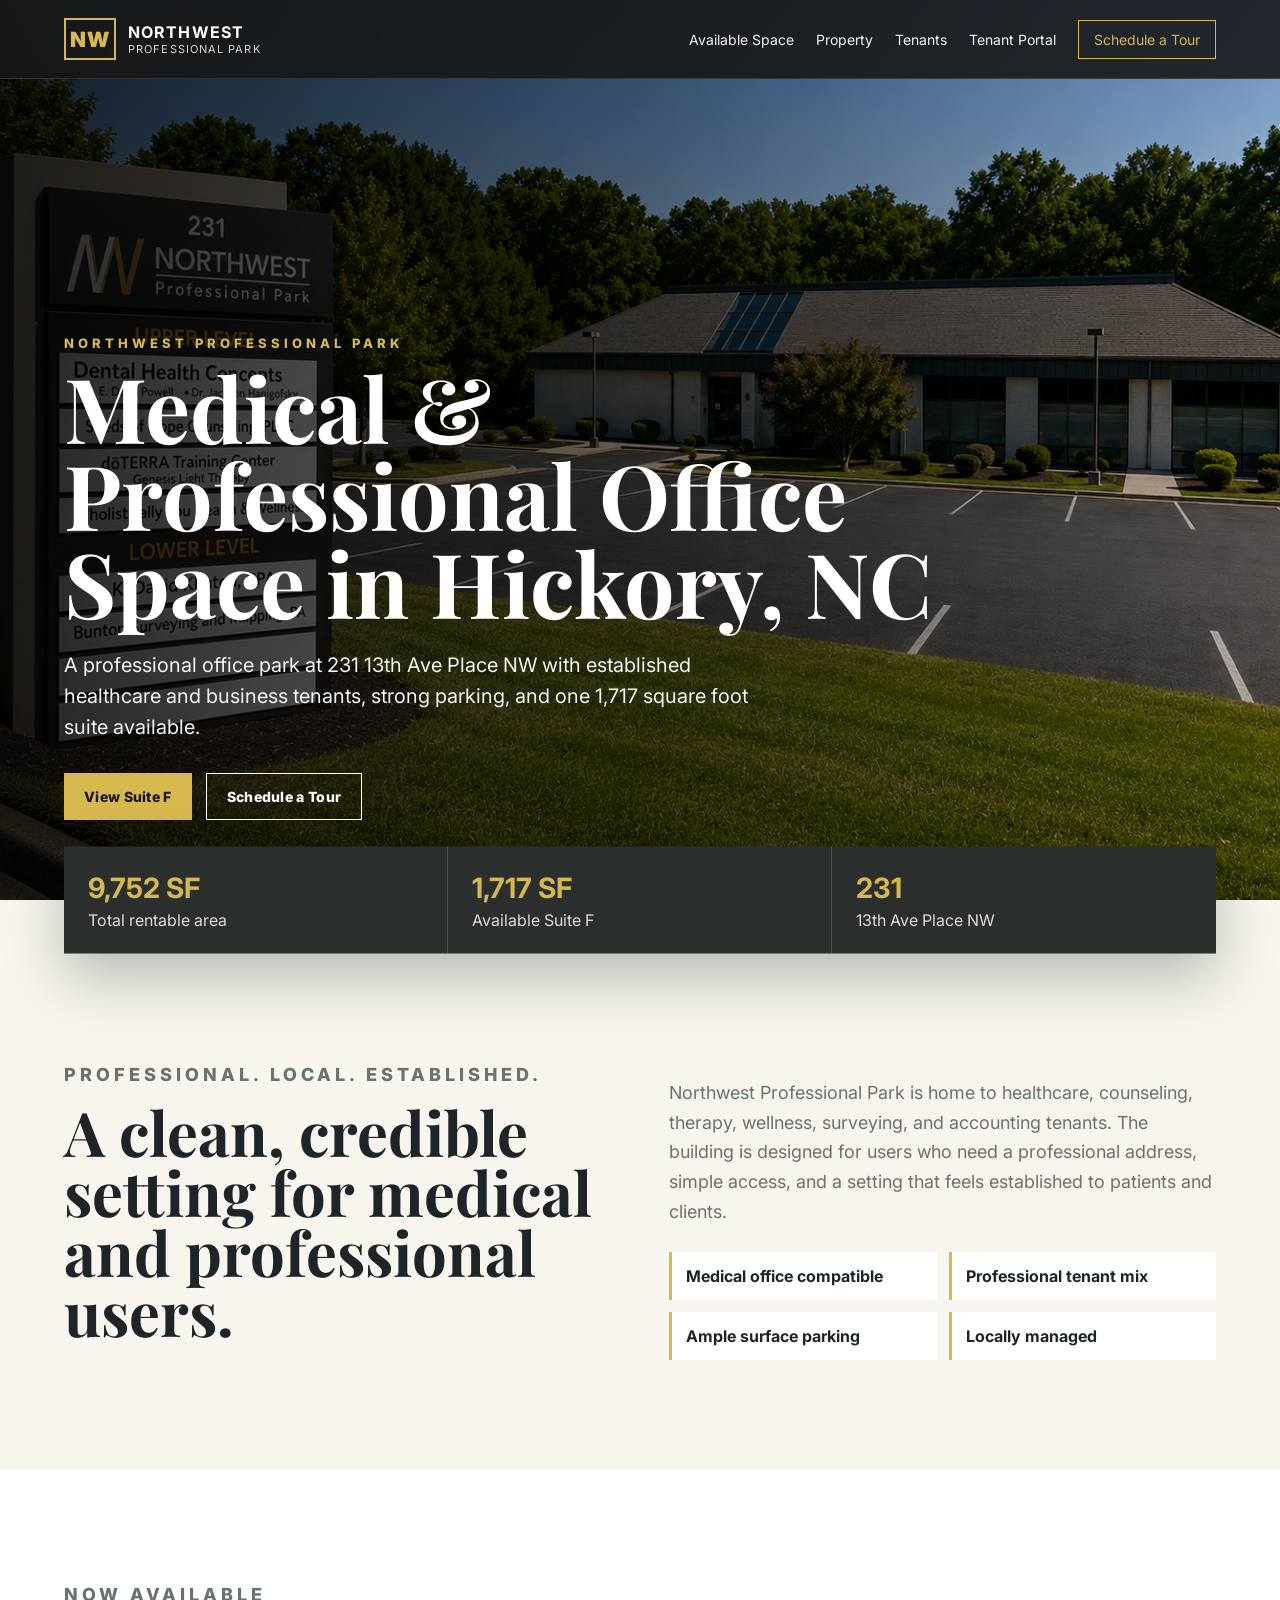
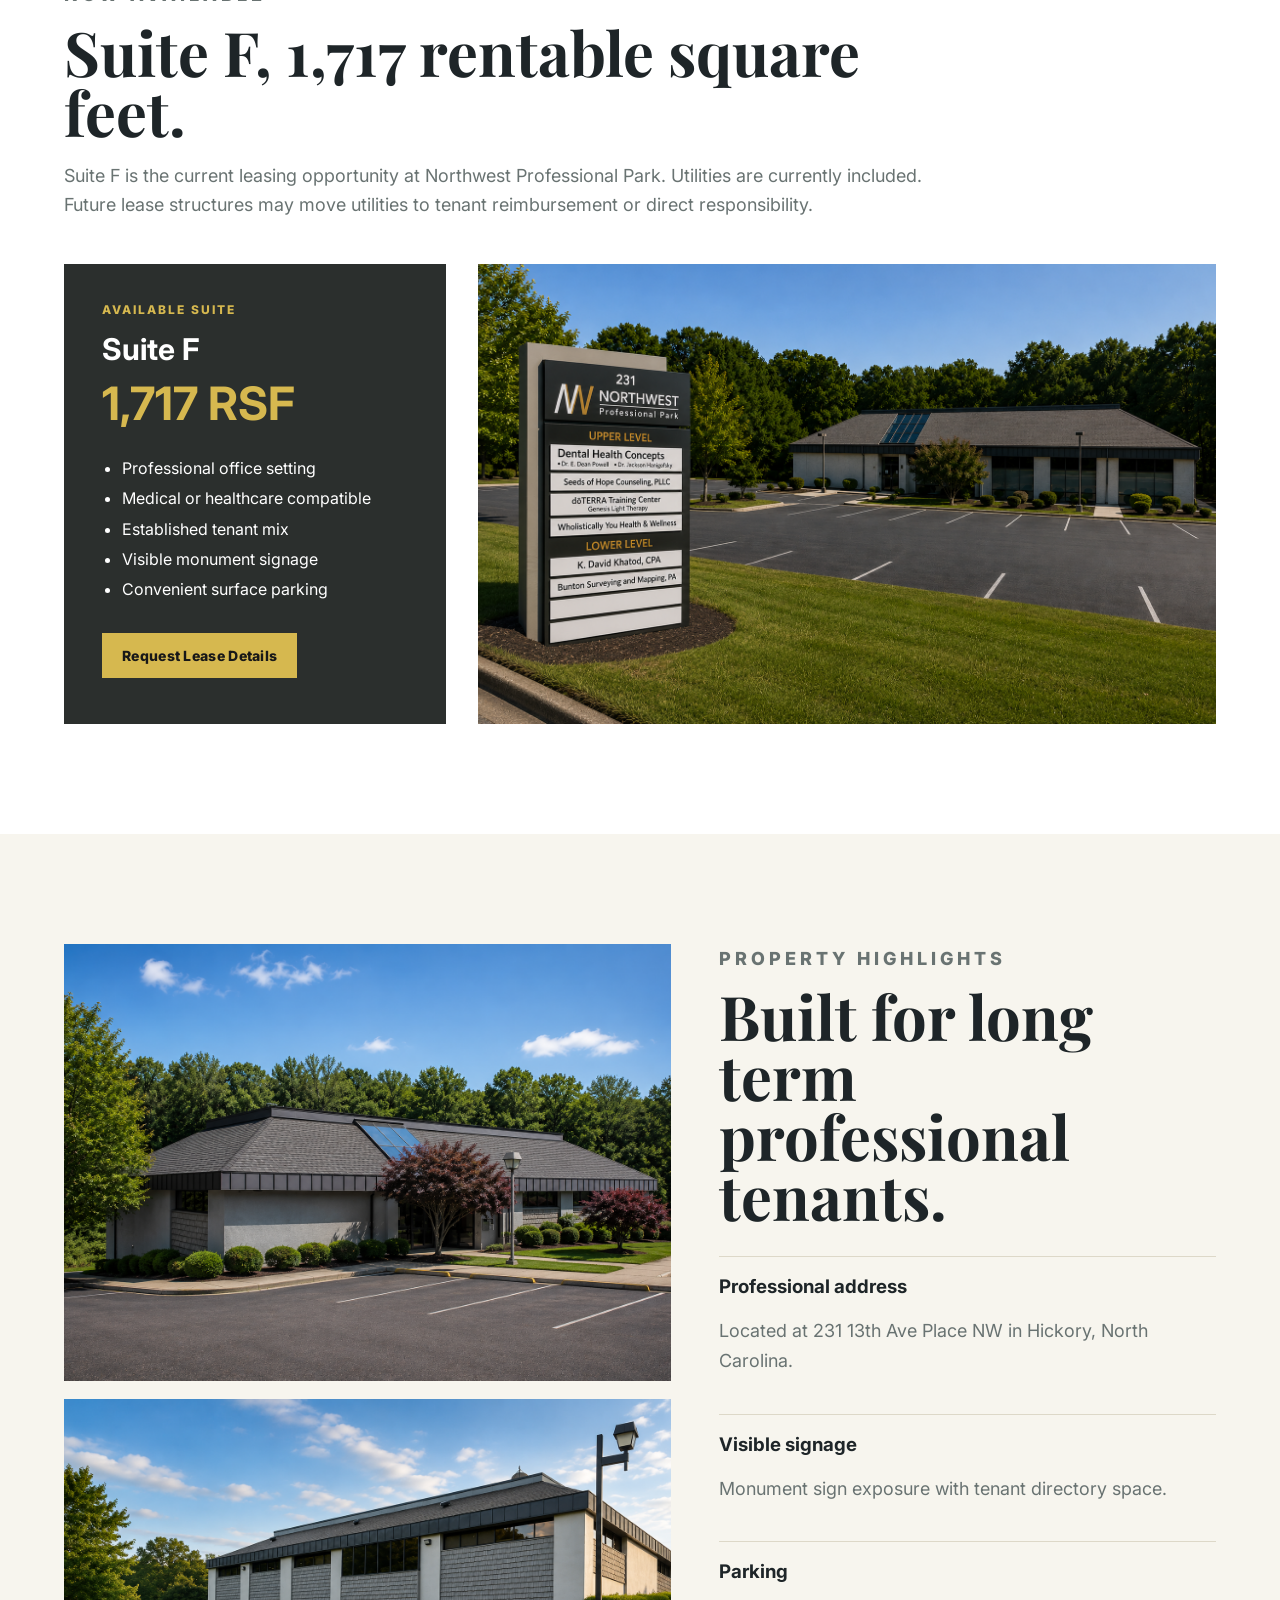
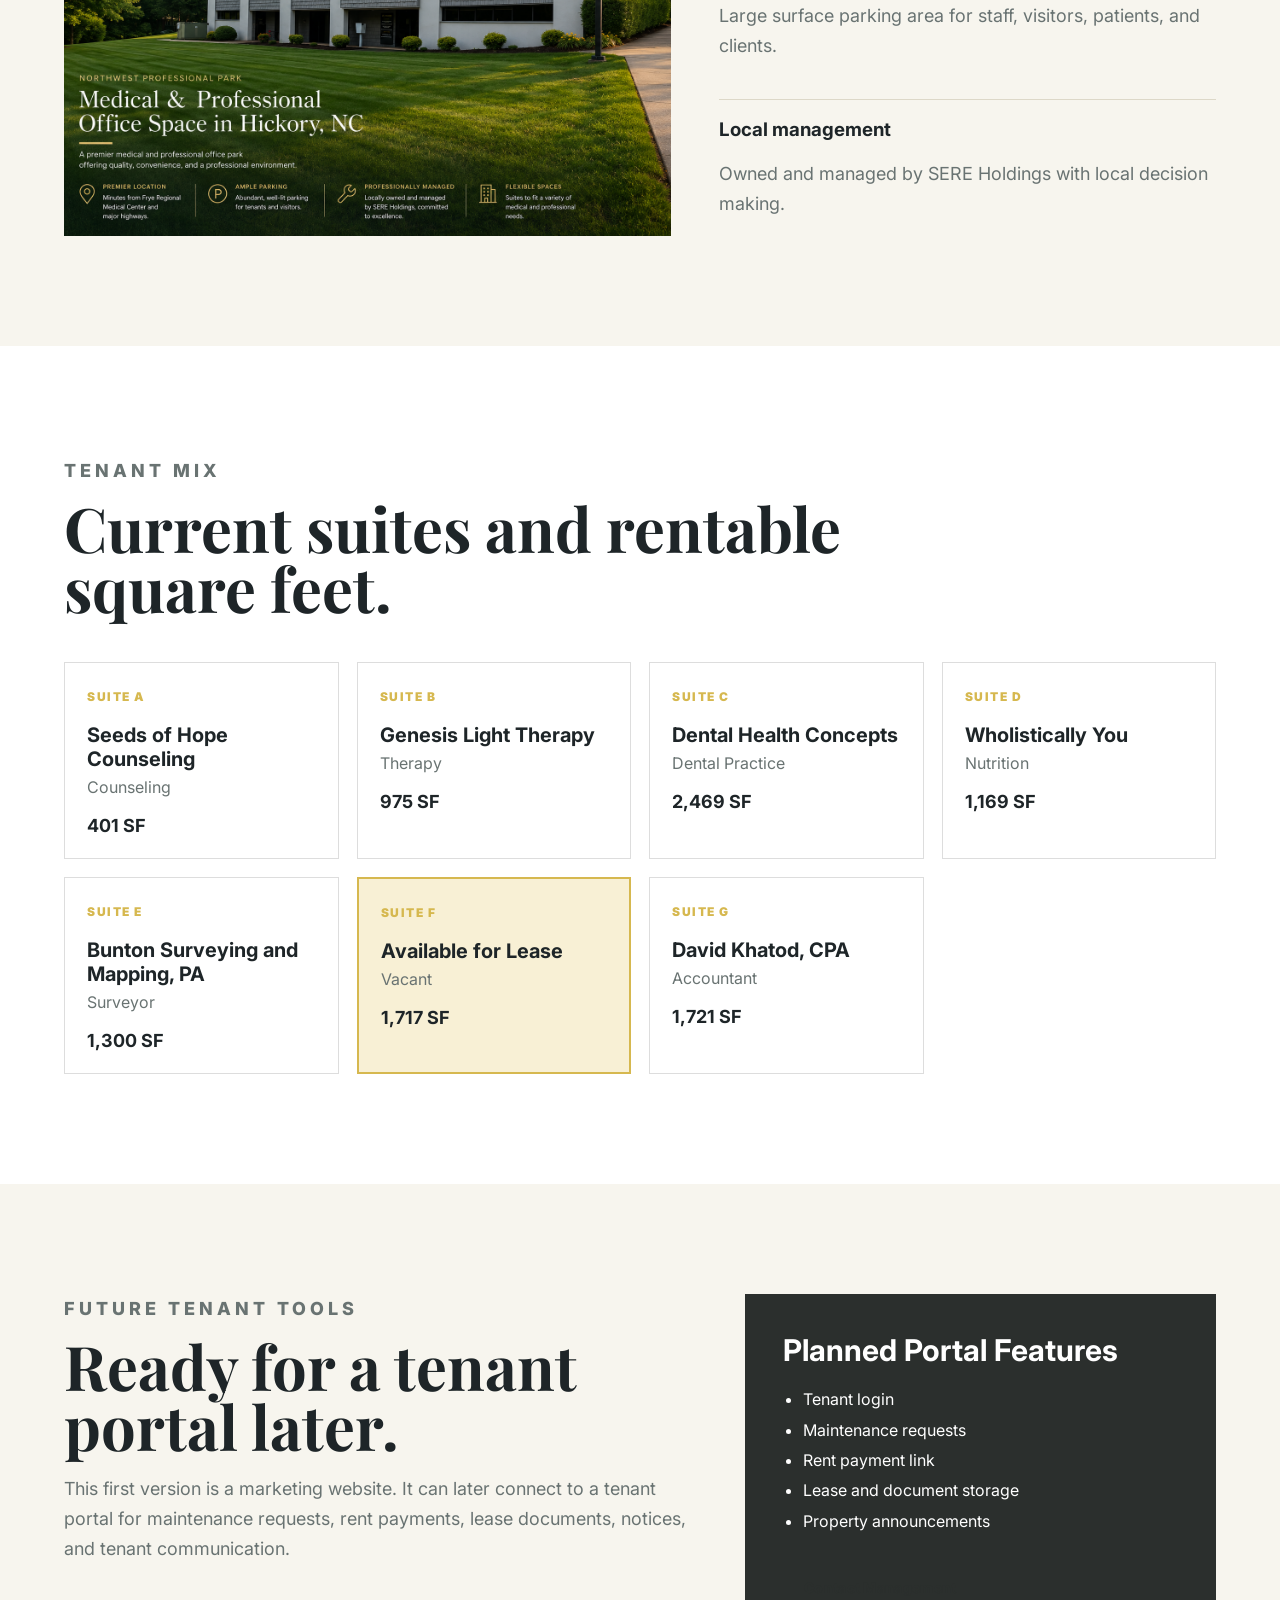
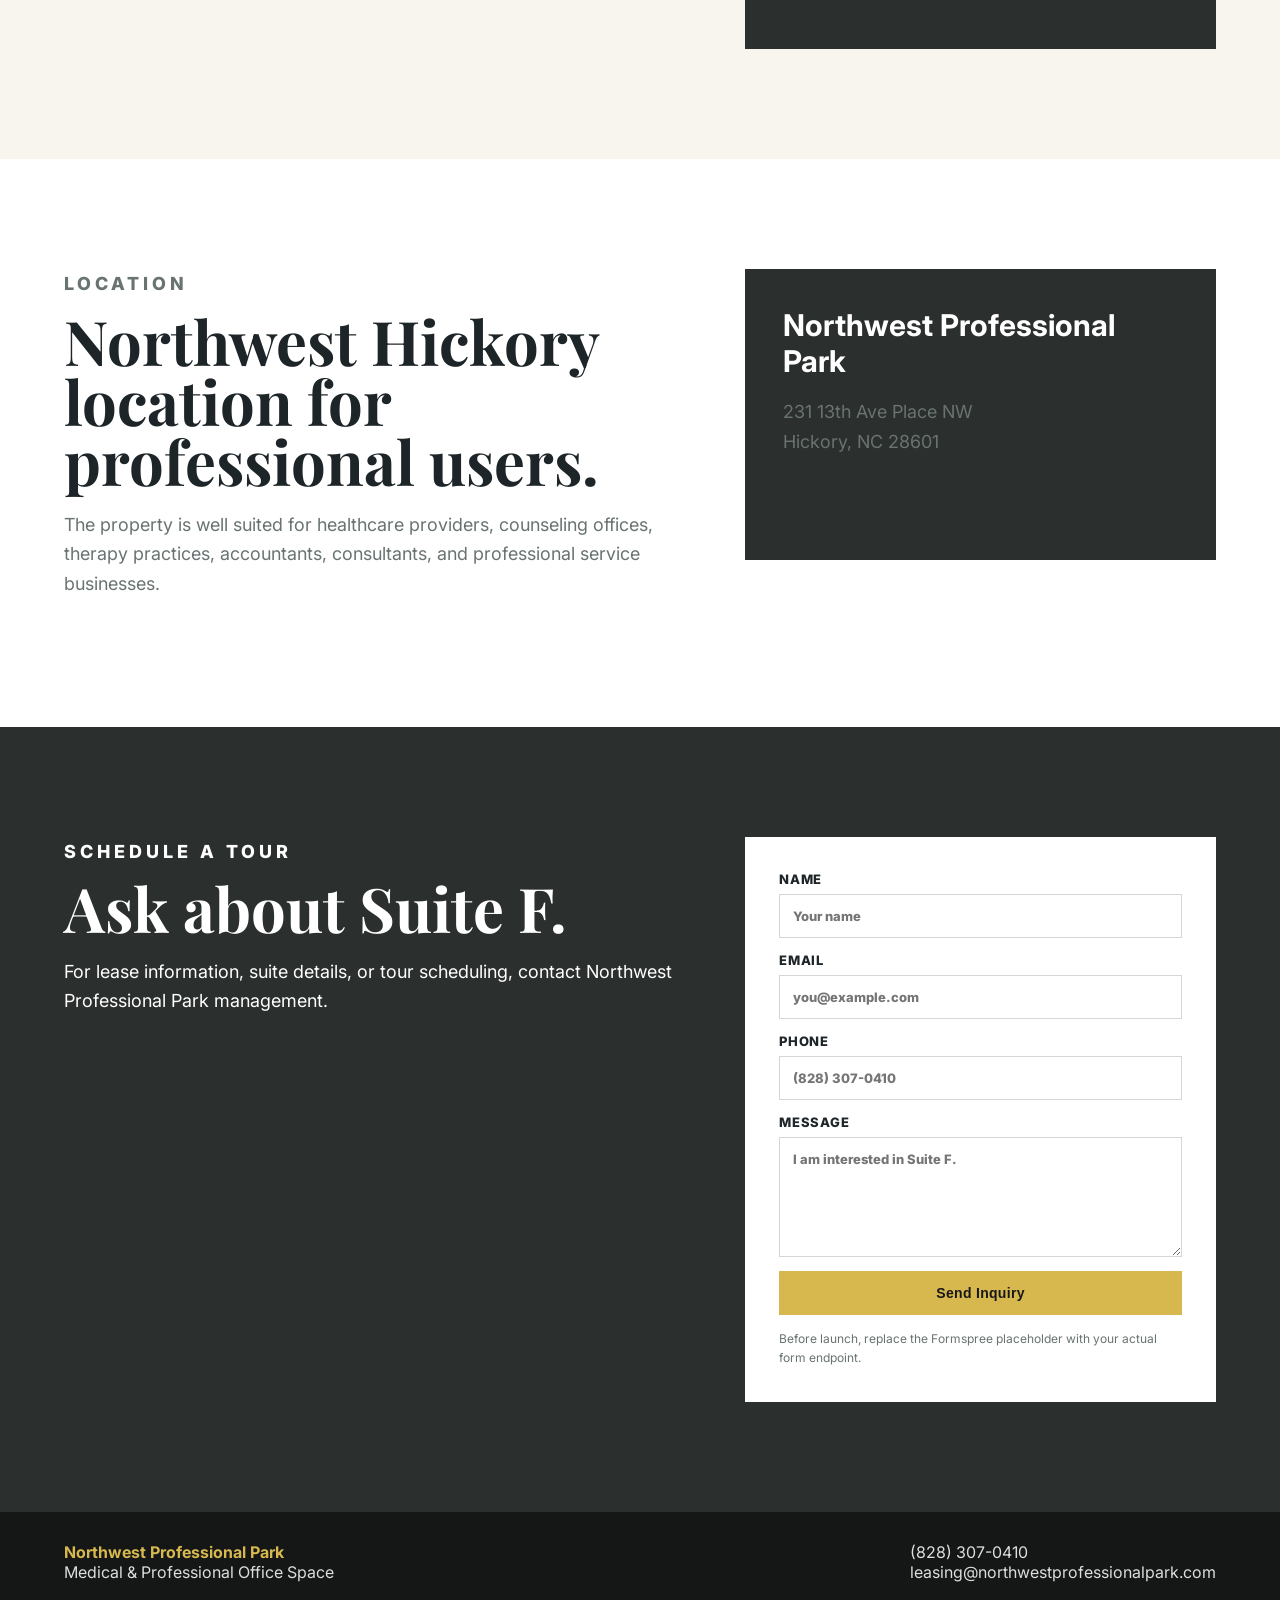
==== index.html @ 0cf8a19a "Add files via upload" ====
<!DOCTYPE html><html lang="en"><head><meta charset="UTF-8"><meta name="viewport" content="width=device-width, initial-scale=1.0"><title>Northwest Professional Park | Medical & Professional Office Space in Hickory, NC</title><meta name="description" content="Northwest Professional Park offers medical and professional office space in Hickory, NC. Suite F is available with 1,717 rentable square feet."><link rel="preconnect" href="https://fonts.googleapis.com"><link rel="preconnect" href="https://fonts.gstatic.com" crossorigin><link href="https://fonts.googleapis.com/css2?family=Inter:wght@400;500;600;700;800;900&family=Playfair+Display:wght@600;700&display=swap" rel="stylesheet"><link rel="stylesheet" href="css/styles.css"></head><body><header class="topbar"><a class="brand" href="#top"><span class="brand-symbol">NW</span><span class="brand-text"><strong>Northwest</strong><small>Professional Park</small></span></a><nav class="nav"><a href="#available">Available Space</a><a href="#property">Property</a><a href="#tenants">Tenants</a><a href="#future">Tenant Portal</a><a href="#contact" class="nav-button">Schedule a Tour</a></nav></header><main id="top"><section class="hero"><div class="hero-shade"></div><div class="hero-inner"><p class="kicker">Northwest Professional Park</p><h1>Medical & Professional Office Space in Hickory, NC</h1><p class="hero-subtitle">A professional office park at 231 13th Ave Place NW with established healthcare and business tenants, strong parking, and one 1,717 square foot suite available.</p><div class="hero-actions"><a href="#available" class="btn btn-primary">View Suite F</a><a href="#contact" class="btn btn-outline">Schedule a Tour</a></div></div><div class="hero-stats"><div><strong>9,752 SF</strong><span>Total rentable area</span></div><div><strong>1,717 SF</strong><span>Available Suite F</span></div><div><strong>231</strong><span>13th Ave Place NW</span></div></div></section><section class="section split intro"><div><p class="kicker">Professional. Local. Established.</p><h2>A clean, credible setting for medical and professional users.</h2></div><div><p>Northwest Professional Park is home to healthcare, counseling, therapy, wellness, surveying, and accounting tenants. The building is designed for users who need a professional address, simple access, and a setting that feels established to patients and clients.</p><div class="quick-points"><span>Medical office compatible</span><span>Professional tenant mix</span><span>Ample surface parking</span><span>Locally managed</span></div></div></section><section id="available" class="section available"><div class="section-head"><p class="kicker">Now available</p><h2>Suite F, 1,717 rentable square feet.</h2><p>Suite F is the current leasing opportunity at Northwest Professional Park. Utilities are currently included. Future lease structures may move utilities to tenant reimbursement or direct responsibility.</p></div><div class="available-layout"><article class="suite-panel"><p class="panel-label">Available Suite</p><h3>Suite F</h3><strong>1,717 RSF</strong><ul><li>Professional office setting</li><li>Medical or healthcare compatible</li><li>Established tenant mix</li><li>Visible monument signage</li><li>Convenient surface parking</li></ul><a href="#contact" class="btn btn-primary">Request Lease Details</a></article><div class="image-frame"><img src="assets/images/sign-street-view.png" alt="Northwest Professional Park sign and exterior view"></div></div></section><section id="property" class="section property"><div class="gallery"><img src="assets/images/front-building.png" alt="Front view of Northwest Professional Park"><img src="assets/images/backside-building.png" alt="Exterior view of Northwest Professional Park"></div><div class="property-copy"><p class="kicker">Property highlights</p><h2>Built for long term professional tenants.</h2><div class="features"><div><h3>Professional address</h3><p>Located at 231 13th Ave Place NW in Hickory, North Carolina.</p></div><div><h3>Visible signage</h3><p>Monument sign exposure with tenant directory space.</p></div><div><h3>Parking</h3><p>Large surface parking area for staff, visitors, patients, and clients.</p></div><div><h3>Local management</h3><p>Owned and managed by SERE Holdings with local decision making.</p></div></div></div></section><section id="tenants" class="section tenants"><div class="section-head"><p class="kicker">Tenant mix</p><h2>Current suites and rentable square feet.</h2></div><div class="tenant-grid"><article><span>Suite A</span><h3>Seeds of Hope Counseling</h3><p>Counseling</p><strong>401 SF</strong></article><article><span>Suite B</span><h3>Genesis Light Therapy</h3><p>Therapy</p><strong>975 SF</strong></article><article><span>Suite C</span><h3>Dental Health Concepts</h3><p>Dental Practice</p><strong>2,469 SF</strong></article><article><span>Suite D</span><h3>Wholistically You</h3><p>Nutrition</p><strong>1,169 SF</strong></article><article><span>Suite E</span><h3>Bunton Surveying and Mapping, PA</h3><p>Surveyor</p><strong>1,300 SF</strong></article><article class="available-tenant"><span>Suite F</span><h3>Available for Lease</h3><p>Vacant</p><strong>1,717 SF</strong></article><article><span>Suite G</span><h3>David Khatod, CPA</h3><p>Accountant</p><strong>1,721 SF</strong></article></div></section><section id="future" class="section future"><div><p class="kicker">Future tenant tools</p><h2>Ready for a tenant portal later.</h2><p>This first version is a marketing website. It can later connect to a tenant portal for maintenance requests, rent payments, lease documents, notices, and tenant communication.</p></div><div class="portal-card"><h3>Planned Portal Features</h3><ul><li>Tenant login</li><li>Maintenance requests</li><li>Rent payment link</li><li>Lease and document storage</li><li>Property announcements</li></ul><a class="btn btn-outline dark" href="#contact">Contact Management</a></div></section><section id="location" class="section location"><div><p class="kicker">Location</p><h2>Northwest Hickory location for professional users.</h2><p>The property is well suited for healthcare providers, counseling offices, therapy practices, accountants, consultants, and professional service businesses.</p></div><div class="address-card"><h3>Northwest Professional Park</h3><p>231 13th Ave Place NW<br>Hickory, NC 28601</p><a class="btn btn-outline dark" href="https://www.google.com/maps/search/?api=1&query=231+13th+Ave+Place+NW+Hickory+NC+28601" target="_blank" rel="noopener">Open in Google Maps</a></div></section><section id="contact" class="section contact"><div><p class="kicker">Schedule a tour</p><h2>Ask about Suite F.</h2><p>For lease information, suite details, or tour scheduling, contact Northwest Professional Park management.</p></div><form class="contact-form" action="https://formspree.io/f/your-form-id" method="POST"><label>Name<input type="text" name="name" placeholder="Your name"></label><label>Email<input type="email" name="email" placeholder="you@example.com"></label><label>Phone<input type="tel" name="phone" placeholder="(828) 307-0410"></label><label>Message<textarea name="message" placeholder="I am interested in Suite F."></textarea></label><button class="btn btn-primary" type="submit">Send Inquiry</button><p class="form-note">Before launch, replace the Formspree placeholder with your actual form endpoint.</p></form></section></main><footer class="footer"><div><strong>Northwest Professional Park</strong><span>Medical & Professional Office Space</span></div><div><a href="tel:18283070410">(828) 307-0410</a><a href="mailto:leasing@northwestprofessionalpark.com">leasing@northwestprofessionalpark.com</a></div></footer></body></html>
---- css/styles.css ----
:root{--black:#171918;--charcoal:#2b2f2d;--gold:#d6b84f;--cream:#f7f5ee;--text:#1e2528;--muted:#697372;--line:#ddd8c8;--white:#fff}*{box-sizing:border-box}html{scroll-behavior:smooth}body{margin:0;font-family:Inter,Arial,sans-serif;color:var(--text);background:var(--white)}a{color:inherit}.topbar{position:fixed;top:0;left:0;right:0;z-index:20;display:flex;align-items:center;justify-content:space-between;gap:28px;padding:18px 5vw;background:rgba(23,25,24,.88);backdrop-filter:blur(12px);border-bottom:1px solid rgba(255,255,255,.12);color:var(--white)}.brand{display:flex;align-items:center;gap:12px;text-decoration:none;text-transform:uppercase;letter-spacing:1.1px}.brand-symbol{width:52px;height:42px;border:2px solid var(--gold);color:var(--gold);display:grid;place-items:center;font-weight:900;font-size:21px}.brand-text strong{display:block;font-size:16px}.brand-text small{display:block;font-size:11px;color:#d6d6d6}.nav{display:flex;align-items:center;gap:22px;font-size:14px}.nav a{text-decoration:none;color:#f3f3f3}.nav-button{border:1px solid var(--gold);color:var(--gold)!important;padding:10px 15px}.hero{position:relative;min-height:100vh;background:url('../assets/images/sign-street-view.png') center/cover no-repeat;color:#fff;display:flex;align-items:flex-end;padding:150px 5vw 80px}.hero-shade{position:absolute;inset:0;background:linear-gradient(90deg,rgba(0,0,0,.82),rgba(0,0,0,.5),rgba(0,0,0,.12))}.hero-inner{position:relative;max-width:900px}.kicker{margin:0 0 12px;color:var(--gold);text-transform:uppercase;letter-spacing:4px;font-size:13px;font-weight:800}h1,h2{font-family:'Playfair Display',Georgia,serif;line-height:.98;margin:0;font-weight:700}h1{font-size:clamp(48px,7vw,92px)}h2{font-size:clamp(36px,4.8vw,64px)}.hero-subtitle{font-size:20px;line-height:1.55;color:#f4f4f4;max-width:720px;margin:24px 0 30px}.hero-actions{display:flex;gap:14px;flex-wrap:wrap}.btn{display:inline-flex;align-items:center;justify-content:center;text-decoration:none;font-weight:800;font-size:14px;letter-spacing:.3px;padding:14px 20px;border:0;cursor:pointer}.btn-primary{background:var(--gold);color:#181818}.btn-outline{border:1px solid #fff;color:#fff;background:transparent}.btn-outline.dark{border-color:var(--charcoal);color:var(--charcoal)}.hero-stats{position:absolute;left:5vw;right:5vw;bottom:0;transform:translateY(50%);display:grid;grid-template-columns:repeat(3,1fr);background:var(--charcoal);color:#fff;box-shadow:0 24px 60px rgba(0,0,0,.25)}.hero-stats div{padding:24px;border-right:1px solid rgba(255,255,255,.16)}.hero-stats div:last-child{border-right:0}.hero-stats strong{display:block;font-size:28px;color:var(--gold)}.hero-stats span{display:block;color:#ddd;margin-top:5px}.section{padding:110px 5vw}.split{display:grid;grid-template-columns:1fr 1fr;gap:58px;align-items:start}.intro{padding-top:160px;background:var(--cream)}.intro p,.section-head p,.property-copy p,.future p,.location p,.contact p{font-size:18px;line-height:1.65;color:var(--muted)}.quick-points{display:grid;grid-template-columns:1fr 1fr;gap:12px;margin-top:26px}.quick-points span{padding:14px;background:#fff;border-left:3px solid var(--gold);font-weight:700}.section-head{max-width:880px;margin-bottom:44px}.available-layout{display:grid;grid-template-columns:.75fr 1.45fr;gap:32px}.suite-panel,.portal-card,.address-card{background:var(--charcoal);color:#fff;padding:38px}.panel-label{text-transform:uppercase;color:var(--gold);font-weight:800;letter-spacing:2px;font-size:12px;margin:0 0 14px}.suite-panel h3,.portal-card h3,.address-card h3{font-size:30px;margin:0 0 8px}.suite-panel strong{display:block;color:var(--gold);font-size:46px;margin-bottom:22px}.suite-panel ul,.portal-card ul{line-height:1.9;padding-left:20px;margin-bottom:28px}.image-frame img,.gallery img{width:100%;height:100%;object-fit:cover;display:block}.image-frame{min-height:460px}.property{display:grid;grid-template-columns:1.1fr .9fr;gap:48px;background:var(--cream)}.gallery{display:grid;gap:18px}.gallery img{min-height:310px}.features{display:grid;gap:20px;margin-top:30px}.features div{border-top:1px solid var(--line);padding-top:18px}.features h3{margin:0 0 7px}.tenants{background:#fff}.tenant-grid{display:grid;grid-template-columns:repeat(4,1fr);gap:18px}.tenant-grid article{border:1px solid #ddd;padding:22px;min-height:172px}.tenant-grid span{color:var(--gold);font-size:12px;letter-spacing:1.5px;text-transform:uppercase;font-weight:900}.tenant-grid h3{font-size:20px;margin:18px 0 6px}.tenant-grid p{color:var(--muted);margin:0 0 18px}.tenant-grid strong{font-size:18px}.available-tenant{background:#f8f0d5;border:2px solid var(--gold)!important}.future,.location,.contact{display:grid;grid-template-columns:1.15fr .85fr;gap:44px;align-items:start}.future{background:var(--cream)}.contact{background:var(--charcoal);color:#fff}.contact h2,.contact p{color:#fff}.contact-form{background:#fff;color:var(--text);padding:34px;display:grid;gap:14px}.contact-form label{display:grid;gap:7px;font-weight:800;font-size:13px;text-transform:uppercase;letter-spacing:.8px}.contact-form input,.contact-form textarea{width:100%;border:1px solid #d6d6d6;padding:13px;font:inherit}.contact-form textarea{min-height:120px}.form-note{font-size:12px!important;color:var(--muted)!important;margin:0}.footer{display:flex;justify-content:space-between;gap:20px;flex-wrap:wrap;background:#151716;color:#ddd;padding:30px 5vw}.footer strong,.footer span,.footer a{display:block;text-decoration:none}.footer strong{color:var(--gold)}@media(max-width:940px){.topbar{position:static;align-items:flex-start;flex-direction:column}.nav{flex-wrap:wrap;gap:12px}.hero{min-height:auto;padding:80px 24px}.hero-stats{position:relative;left:auto;right:auto;bottom:auto;transform:none;margin:32px 24px 0;grid-template-columns:1fr}.intro{padding-top:80px}.split,.available-layout,.property,.future,.location,.contact{grid-template-columns:1fr}.tenant-grid{grid-template-columns:repeat(2,1fr)}}@media(max-width:580px){.section{padding:64px 24px}.tenant-grid,.quick-points{grid-template-columns:1fr}h1{font-size:43px}.image-frame{min-height:300px}}
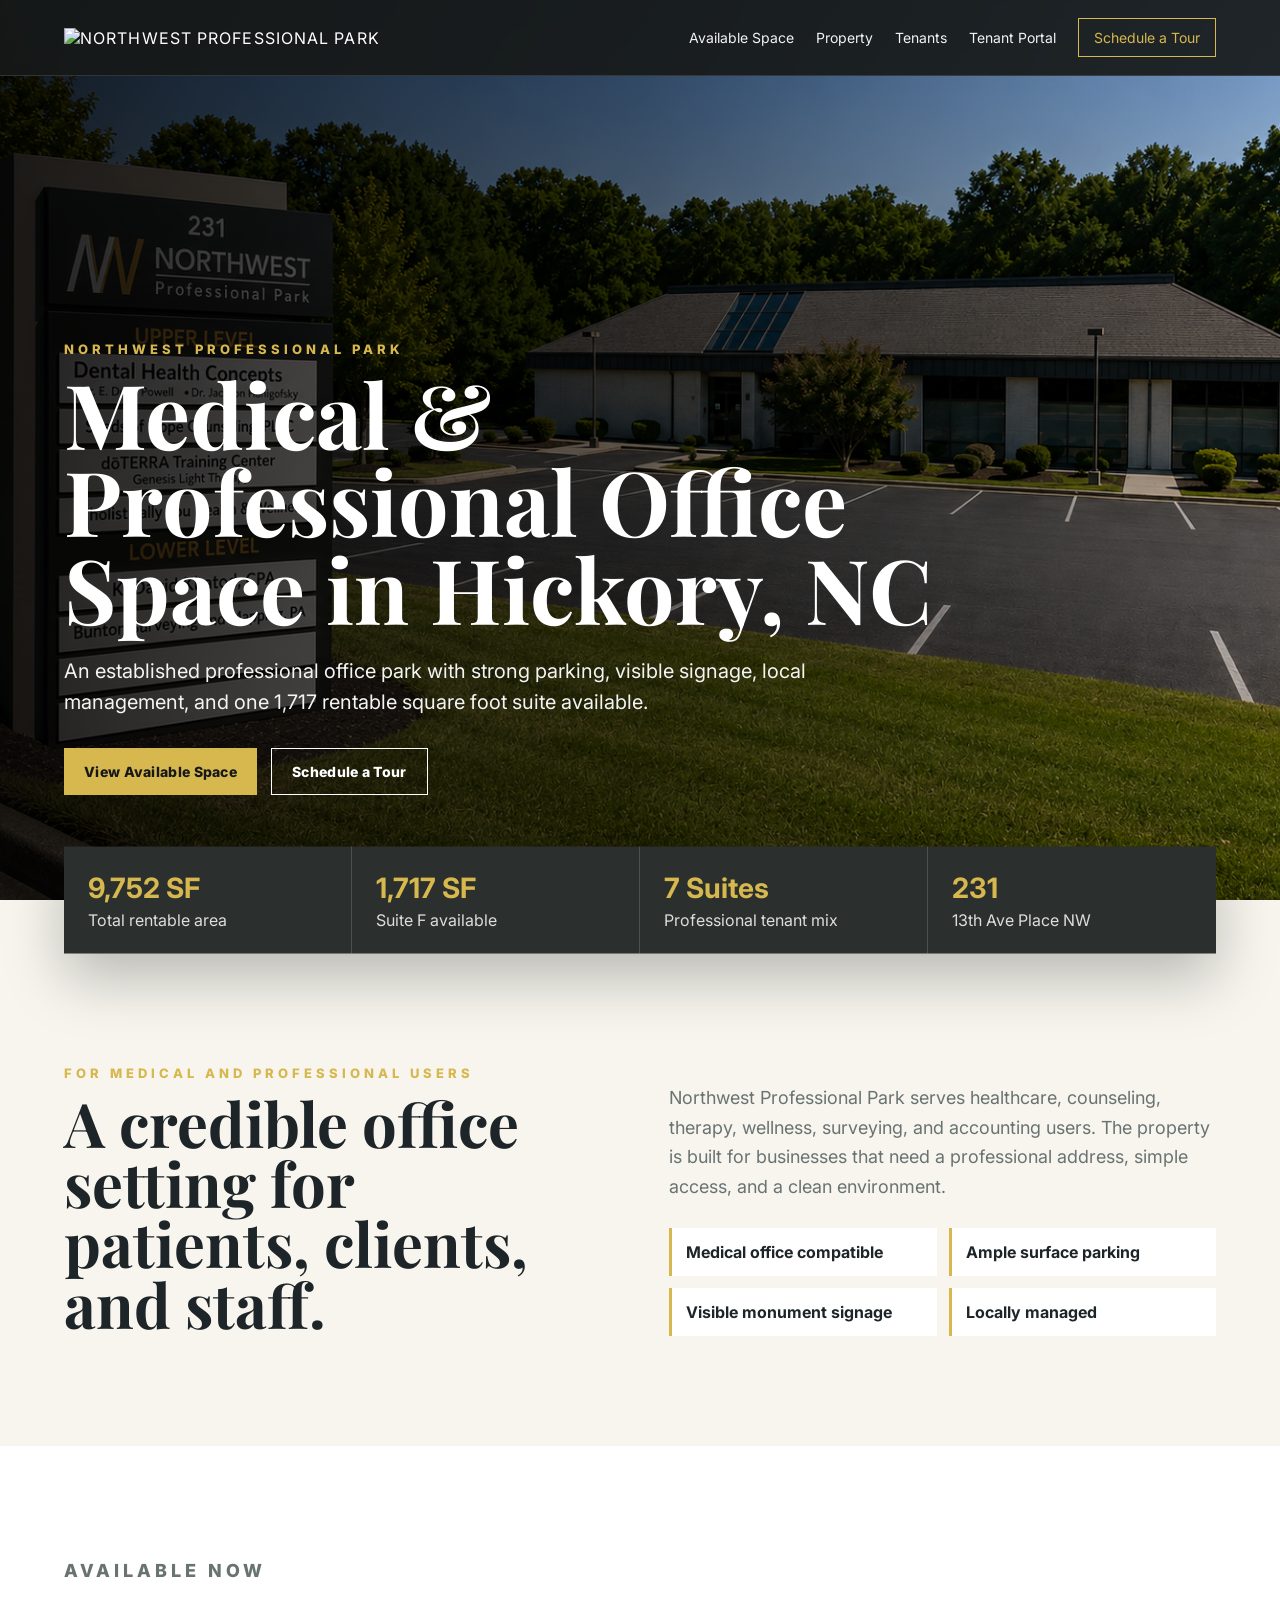
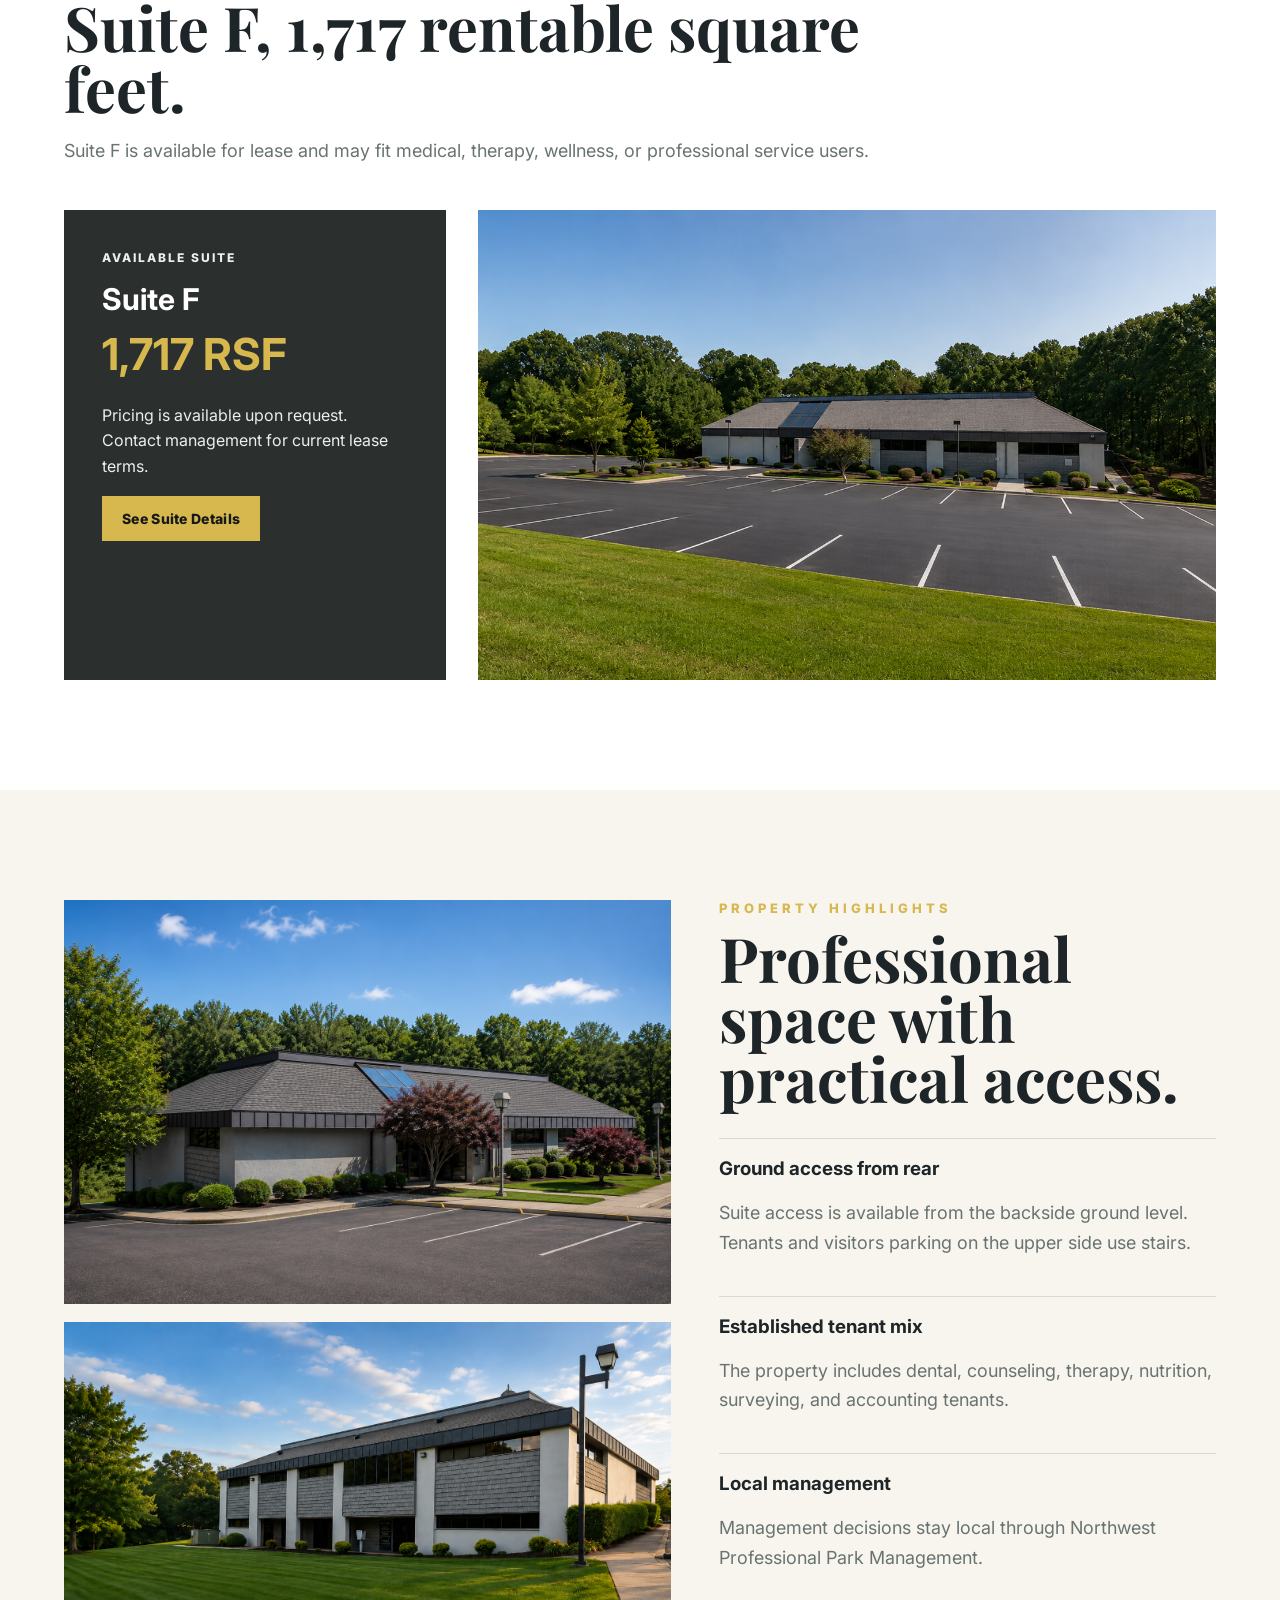
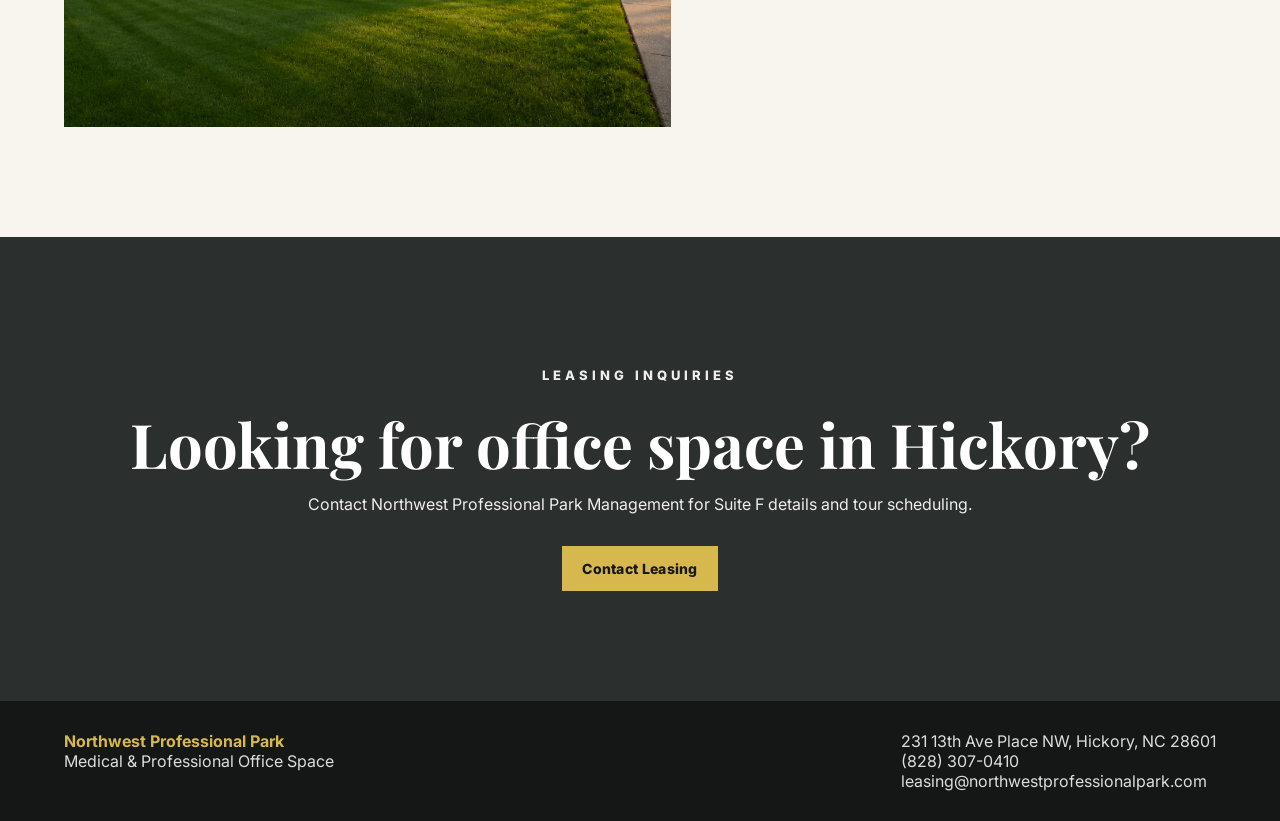
==== commit 49d72e60: "Update index.html" ====
--- a/index.html
+++ b/index.html
@@ -1 +1,124 @@
-<!DOCTYPE html><html lang="en"><head><meta charset="UTF-8"><meta name="viewport" content="width=device-width, initial-scale=1.0"><title>Northwest Professional Park | Medical & Professional Office Space in Hickory, NC</title><meta name="description" content="Northwest Professional Park offers medical and professional office space in Hickory, NC. Suite F is available with 1,717 rentable square feet."><link rel="preconnect" href="https://fonts.googleapis.com"><link rel="preconnect" href="https://fonts.gstatic.com" crossorigin><link href="https://fonts.googleapis.com/css2?family=Inter:wght@400;500;600;700;800;900&family=Playfair+Display:wght@600;700&display=swap" rel="stylesheet"><link rel="stylesheet" href="css/styles.css"></head><body><header class="topbar"><a class="brand" href="#top"><span class="brand-symbol">NW</span><span class="brand-text"><strong>Northwest</strong><small>Professional Park</small></span></a><nav class="nav"><a href="#available">Available Space</a><a href="#property">Property</a><a href="#tenants">Tenants</a><a href="#future">Tenant Portal</a><a href="#contact" class="nav-button">Schedule a Tour</a></nav></header><main id="top"><section class="hero"><div class="hero-shade"></div><div class="hero-inner"><p class="kicker">Northwest Professional Park</p><h1>Medical & Professional Office Space in Hickory, NC</h1><p class="hero-subtitle">A professional office park at 231 13th Ave Place NW with established healthcare and business tenants, strong parking, and one 1,717 square foot suite available.</p><div class="hero-actions"><a href="#available" class="btn btn-primary">View Suite F</a><a href="#contact" class="btn btn-outline">Schedule a Tour</a></div></div><div class="hero-stats"><div><strong>9,752 SF</strong><span>Total rentable area</span></div><div><strong>1,717 SF</strong><span>Available Suite F</span></div><div><strong>231</strong><span>13th Ave Place NW</span></div></div></section><section class="section split intro"><div><p class="kicker">Professional. Local. Established.</p><h2>A clean, credible setting for medical and professional users.</h2></div><div><p>Northwest Professional Park is home to healthcare, counseling, therapy, wellness, surveying, and accounting tenants. The building is designed for users who need a professional address, simple access, and a setting that feels established to patients and clients.</p><div class="quick-points"><span>Medical office compatible</span><span>Professional tenant mix</span><span>Ample surface parking</span><span>Locally managed</span></div></div></section><section id="available" class="section available"><div class="section-head"><p class="kicker">Now available</p><h2>Suite F, 1,717 rentable square feet.</h2><p>Suite F is the current leasing opportunity at Northwest Professional Park. Utilities are currently included. Future lease structures may move utilities to tenant reimbursement or direct responsibility.</p></div><div class="available-layout"><article class="suite-panel"><p class="panel-label">Available Suite</p><h3>Suite F</h3><strong>1,717 RSF</strong><ul><li>Professional office setting</li><li>Medical or healthcare compatible</li><li>Established tenant mix</li><li>Visible monument signage</li><li>Convenient surface parking</li></ul><a href="#contact" class="btn btn-primary">Request Lease Details</a></article><div class="image-frame"><img src="assets/images/sign-street-view.png" alt="Northwest Professional Park sign and exterior view"></div></div></section><section id="property" class="section property"><div class="gallery"><img src="assets/images/front-building.png" alt="Front view of Northwest Professional Park"><img src="assets/images/backside-building.png" alt="Exterior view of Northwest Professional Park"></div><div class="property-copy"><p class="kicker">Property highlights</p><h2>Built for long term professional tenants.</h2><div class="features"><div><h3>Professional address</h3><p>Located at 231 13th Ave Place NW in Hickory, North Carolina.</p></div><div><h3>Visible signage</h3><p>Monument sign exposure with tenant directory space.</p></div><div><h3>Parking</h3><p>Large surface parking area for staff, visitors, patients, and clients.</p></div><div><h3>Local management</h3><p>Owned and managed by SERE Holdings with local decision making.</p></div></div></div></section><section id="tenants" class="section tenants"><div class="section-head"><p class="kicker">Tenant mix</p><h2>Current suites and rentable square feet.</h2></div><div class="tenant-grid"><article><span>Suite A</span><h3>Seeds of Hope Counseling</h3><p>Counseling</p><strong>401 SF</strong></article><article><span>Suite B</span><h3>Genesis Light Therapy</h3><p>Therapy</p><strong>975 SF</strong></article><article><span>Suite C</span><h3>Dental Health Concepts</h3><p>Dental Practice</p><strong>2,469 SF</strong></article><article><span>Suite D</span><h3>Wholistically You</h3><p>Nutrition</p><strong>1,169 SF</strong></article><article><span>Suite E</span><h3>Bunton Surveying and Mapping, PA</h3><p>Surveyor</p><strong>1,300 SF</strong></article><article class="available-tenant"><span>Suite F</span><h3>Available for Lease</h3><p>Vacant</p><strong>1,717 SF</strong></article><article><span>Suite G</span><h3>David Khatod, CPA</h3><p>Accountant</p><strong>1,721 SF</strong></article></div></section><section id="future" class="section future"><div><p class="kicker">Future tenant tools</p><h2>Ready for a tenant portal later.</h2><p>This first version is a marketing website. It can later connect to a tenant portal for maintenance requests, rent payments, lease documents, notices, and tenant communication.</p></div><div class="portal-card"><h3>Planned Portal Features</h3><ul><li>Tenant login</li><li>Maintenance requests</li><li>Rent payment link</li><li>Lease and document storage</li><li>Property announcements</li></ul><a class="btn btn-outline dark" href="#contact">Contact Management</a></div></section><section id="location" class="section location"><div><p class="kicker">Location</p><h2>Northwest Hickory location for professional users.</h2><p>The property is well suited for healthcare providers, counseling offices, therapy practices, accountants, consultants, and professional service businesses.</p></div><div class="address-card"><h3>Northwest Professional Park</h3><p>231 13th Ave Place NW<br>Hickory, NC 28601</p><a class="btn btn-outline dark" href="https://www.google.com/maps/search/?api=1&query=231+13th+Ave+Place+NW+Hickory+NC+28601" target="_blank" rel="noopener">Open in Google Maps</a></div></section><section id="contact" class="section contact"><div><p class="kicker">Schedule a tour</p><h2>Ask about Suite F.</h2><p>For lease information, suite details, or tour scheduling, contact Northwest Professional Park management.</p></div><form class="contact-form" action="https://formspree.io/f/your-form-id" method="POST"><label>Name<input type="text" name="name" placeholder="Your name"></label><label>Email<input type="email" name="email" placeholder="you@example.com"></label><label>Phone<input type="tel" name="phone" placeholder="(828) 307-0410"></label><label>Message<textarea name="message" placeholder="I am interested in Suite F."></textarea></label><button class="btn btn-primary" type="submit">Send Inquiry</button><p class="form-note">Before launch, replace the Formspree placeholder with your actual form endpoint.</p></form></section></main><footer class="footer"><div><strong>Northwest Professional Park</strong><span>Medical & Professional Office Space</span></div><div><a href="tel:18283070410">(828) 307-0410</a><a href="mailto:leasing@northwestprofessionalpark.com">leasing@northwestprofessionalpark.com</a></div></footer></body></html>+<!DOCTYPE html>
+<html lang="en">
+<head>
+  <meta charset="UTF-8" />
+  <meta name="viewport" content="width=device-width, initial-scale=1.0" />
+  <title>Northwest Professional Park | Medical & Professional Office Space in Hickory, NC</title>
+  <meta name="description" content="Medical and professional office space in Hickory, NC. Suite F is available with 1,717 rentable square feet." />
+  <meta property="og:title" content="Northwest Professional Park | Medical & Professional Office Space in Hickory, NC" />
+  <meta property="og:description" content="Medical and professional office space in Hickory, NC. Suite F is available with 1,717 rentable square feet." />
+  <meta property="og:type" content="website" />
+  <meta property="og:image" content="assets/images/hero-sign.png" />
+  <link rel="preconnect" href="https://fonts.googleapis.com">
+  <link rel="preconnect" href="https://fonts.gstatic.com" crossorigin>
+  <link href="https://fonts.googleapis.com/css2?family=Inter:wght@400;500;600;700;800;900&family=Playfair+Display:wght@600;700&display=swap" rel="stylesheet">
+  <link rel="stylesheet" href="css/styles.css" />
+</head>
+<body>
+
+<header class="site-header">
+<a class="brand logo-brand" href="index.html" aria-label="Northwest Professional Park home">
+  <img src="assets/images/nw-logo.png" alt="Northwest Professional Park" class="header-logo">
+</a>
+  <button class="menu-toggle" aria-label="Open menu">Menu</button>
+  <nav class="site-nav">
+    <a href="available-space.html">Available Space</a>
+    <a href="property.html">Property</a>
+    <a href="tenants.html">Tenants</a>
+    <a href="portal.html">Tenant Portal</a>
+    <a href="contact.html" class="nav-cta">Schedule a Tour</a>
+  </nav>
+</header>
+
+<main>
+  <section class="hero hero-home">
+    <div class="hero-overlay"></div>
+    <div class="hero-content">
+      <p class="eyebrow">Northwest Professional Park</p>
+      <h1>Medical &amp; Professional Office Space in Hickory, NC</h1>
+      <p class="hero-copy">An established professional office park with strong parking, visible signage, local management, and one 1,717 rentable square foot suite available.</p>
+      <div class="actions">
+        <a class="button primary" href="available-space.html">View Available Space</a>
+        <a class="button secondary" href="contact.html">Schedule a Tour</a>
+      </div>
+    </div>
+    <div class="stats-strip">
+      <div><strong>9,752 SF</strong><span>Total rentable area</span></div>
+      <div><strong>1,717 SF</strong><span>Suite F available</span></div>
+      <div><strong>7 Suites</strong><span>Professional tenant mix</span></div>
+      <div><strong>231</strong><span>13th Ave Place NW</span></div>
+    </div>
+  </section>
+
+  <section class="section split intro-section">
+    <div>
+      <p class="eyebrow">For medical and professional users</p>
+      <h2>A credible office setting for patients, clients, and staff.</h2>
+    </div>
+    <div class="prose">
+      <p>Northwest Professional Park serves healthcare, counseling, therapy, wellness, surveying, and accounting users. The property is built for businesses that need a professional address, simple access, and a clean environment.</p>
+      <div class="pill-grid">
+        <span>Medical office compatible</span>
+        <span>Ample surface parking</span>
+        <span>Visible monument signage</span>
+        <span>Locally managed</span>
+      </div>
+    </div>
+  </section>
+
+  <section class="section feature-lease">
+    <div class="section-heading">
+      <p class="eyebrow">Available now</p>
+      <h2>Suite F, 1,717 rentable square feet.</h2>
+      <p>Suite F is available for lease and may fit medical, therapy, wellness, or professional service users.</p>
+    </div>
+    <div class="lease-card-row">
+      <article class="lease-card dark-card">
+        <p class="label">Available Suite</p>
+        <h3>Suite F</h3>
+        <strong>1,717 RSF</strong>
+        <p>Pricing is available upon request. Contact management for current lease terms.</p>
+        <a class="button primary" href="available-space.html">See Suite Details</a>
+      </article>
+      <img src="assets/images/property-wide.png" alt="Northwest Professional Park parking and building exterior">
+    </div>
+  </section>
+
+  <section class="section image-copy-grid gray-section">
+    <div class="image-stack">
+      <img src="assets/images/building-front.png" alt="Front exterior of Northwest Professional Park">
+      <img src="assets/images/building-back.png" alt="Backside access at Northwest Professional Park">
+    </div>
+    <div>
+      <p class="eyebrow">Property highlights</p>
+      <h2>Professional space with practical access.</h2>
+      <div class="feature-list">
+        <div><h3>Ground access from rear</h3><p>Suite access is available from the backside ground level. Tenants and visitors parking on the upper side use stairs.</p></div>
+        <div><h3>Established tenant mix</h3><p>The property includes dental, counseling, therapy, nutrition, surveying, and accounting tenants.</p></div>
+        <div><h3>Local management</h3><p>Management decisions stay local through Northwest Professional Park Management.</p></div>
+      </div>
+    </div>
+  </section>
+
+  <section class="section cta-band">
+    <p class="eyebrow">Leasing inquiries</p>
+    <h2>Looking for office space in Hickory?</h2>
+    <p>Contact Northwest Professional Park Management for Suite F details and tour scheduling.</p>
+    <a class="button primary" href="contact.html">Contact Leasing</a>
+  </section>
+</main>
+
+<footer class="site-footer">
+  <div>
+    <strong>Northwest Professional Park</strong>
+    <span>Medical &amp; Professional Office Space</span>
+  </div>
+  <div>
+    <span>231 13th Ave Place NW, Hickory, NC 28601</span>
+    <a href="tel:18283070410">(828) 307-0410</a>
+    <a href="mailto:leasing@northwestprofessionalpark.com">leasing@northwestprofessionalpark.com</a>
+  </div>
+</footer>
+<script src="js/main.js"></script>
+</body>
+</html>
--- a/css/styles.css
+++ b/css/styles.css
@@ -1 +1,2 @@
-:root{--black:#171918;--charcoal:#2b2f2d;--gold:#d6b84f;--cream:#f7f5ee;--text:#1e2528;--muted:#697372;--line:#ddd8c8;--white:#fff}*{box-sizing:border-box}html{scroll-behavior:smooth}body{margin:0;font-family:Inter,Arial,sans-serif;color:var(--text);background:var(--white)}a{color:inherit}.topbar{position:fixed;top:0;left:0;right:0;z-index:20;display:flex;align-items:center;justify-content:space-between;gap:28px;padding:18px 5vw;background:rgba(23,25,24,.88);backdrop-filter:blur(12px);border-bottom:1px solid rgba(255,255,255,.12);color:var(--white)}.brand{display:flex;align-items:center;gap:12px;text-decoration:none;text-transform:uppercase;letter-spacing:1.1px}.brand-symbol{width:52px;height:42px;border:2px solid var(--gold);color:var(--gold);display:grid;place-items:center;font-weight:900;font-size:21px}.brand-text strong{display:block;font-size:16px}.brand-text small{display:block;font-size:11px;color:#d6d6d6}.nav{display:flex;align-items:center;gap:22px;font-size:14px}.nav a{text-decoration:none;color:#f3f3f3}.nav-button{border:1px solid var(--gold);color:var(--gold)!important;padding:10px 15px}.hero{position:relative;min-height:100vh;background:url('../assets/images/sign-street-view.png') center/cover no-repeat;color:#fff;display:flex;align-items:flex-end;padding:150px 5vw 80px}.hero-shade{position:absolute;inset:0;background:linear-gradient(90deg,rgba(0,0,0,.82),rgba(0,0,0,.5),rgba(0,0,0,.12))}.hero-inner{position:relative;max-width:900px}.kicker{margin:0 0 12px;color:var(--gold);text-transform:uppercase;letter-spacing:4px;font-size:13px;font-weight:800}h1,h2{font-family:'Playfair Display',Georgia,serif;line-height:.98;margin:0;font-weight:700}h1{font-size:clamp(48px,7vw,92px)}h2{font-size:clamp(36px,4.8vw,64px)}.hero-subtitle{font-size:20px;line-height:1.55;color:#f4f4f4;max-width:720px;margin:24px 0 30px}.hero-actions{display:flex;gap:14px;flex-wrap:wrap}.btn{display:inline-flex;align-items:center;justify-content:center;text-decoration:none;font-weight:800;font-size:14px;letter-spacing:.3px;padding:14px 20px;border:0;cursor:pointer}.btn-primary{background:var(--gold);color:#181818}.btn-outline{border:1px solid #fff;color:#fff;background:transparent}.btn-outline.dark{border-color:var(--charcoal);color:var(--charcoal)}.hero-stats{position:absolute;left:5vw;right:5vw;bottom:0;transform:translateY(50%);display:grid;grid-template-columns:repeat(3,1fr);background:var(--charcoal);color:#fff;box-shadow:0 24px 60px rgba(0,0,0,.25)}.hero-stats div{padding:24px;border-right:1px solid rgba(255,255,255,.16)}.hero-stats div:last-child{border-right:0}.hero-stats strong{display:block;font-size:28px;color:var(--gold)}.hero-stats span{display:block;color:#ddd;margin-top:5px}.section{padding:110px 5vw}.split{display:grid;grid-template-columns:1fr 1fr;gap:58px;align-items:start}.intro{padding-top:160px;background:var(--cream)}.intro p,.section-head p,.property-copy p,.future p,.location p,.contact p{font-size:18px;line-height:1.65;color:var(--muted)}.quick-points{display:grid;grid-template-columns:1fr 1fr;gap:12px;margin-top:26px}.quick-points span{padding:14px;background:#fff;border-left:3px solid var(--gold);font-weight:700}.section-head{max-width:880px;margin-bottom:44px}.available-layout{display:grid;grid-template-columns:.75fr 1.45fr;gap:32px}.suite-panel,.portal-card,.address-card{background:var(--charcoal);color:#fff;padding:38px}.panel-label{text-transform:uppercase;color:var(--gold);font-weight:800;letter-spacing:2px;font-size:12px;margin:0 0 14px}.suite-panel h3,.portal-card h3,.address-card h3{font-size:30px;margin:0 0 8px}.suite-panel strong{display:block;color:var(--gold);font-size:46px;margin-bottom:22px}.suite-panel ul,.portal-card ul{line-height:1.9;padding-left:20px;margin-bottom:28px}.image-frame img,.gallery img{width:100%;height:100%;object-fit:cover;display:block}.image-frame{min-height:460px}.property{display:grid;grid-template-columns:1.1fr .9fr;gap:48px;background:var(--cream)}.gallery{display:grid;gap:18px}.gallery img{min-height:310px}.features{display:grid;gap:20px;margin-top:30px}.features div{border-top:1px solid var(--line);padding-top:18px}.features h3{margin:0 0 7px}.tenants{background:#fff}.tenant-grid{display:grid;grid-template-columns:repeat(4,1fr);gap:18px}.tenant-grid article{border:1px solid #ddd;padding:22px;min-height:172px}.tenant-grid span{color:var(--gold);font-size:12px;letter-spacing:1.5px;text-transform:uppercase;font-weight:900}.tenant-grid h3{font-size:20px;margin:18px 0 6px}.tenant-grid p{color:var(--muted);margin:0 0 18px}.tenant-grid strong{font-size:18px}.available-tenant{background:#f8f0d5;border:2px solid var(--gold)!important}.future,.location,.contact{display:grid;grid-template-columns:1.15fr .85fr;gap:44px;align-items:start}.future{background:var(--cream)}.contact{background:var(--charcoal);color:#fff}.contact h2,.contact p{color:#fff}.contact-form{background:#fff;color:var(--text);padding:34px;display:grid;gap:14px}.contact-form label{display:grid;gap:7px;font-weight:800;font-size:13px;text-transform:uppercase;letter-spacing:.8px}.contact-form input,.contact-form textarea{width:100%;border:1px solid #d6d6d6;padding:13px;font:inherit}.contact-form textarea{min-height:120px}.form-note{font-size:12px!important;color:var(--muted)!important;margin:0}.footer{display:flex;justify-content:space-between;gap:20px;flex-wrap:wrap;background:#151716;color:#ddd;padding:30px 5vw}.footer strong,.footer span,.footer a{display:block;text-decoration:none}.footer strong{color:var(--gold)}@media(max-width:940px){.topbar{position:static;align-items:flex-start;flex-direction:column}.nav{flex-wrap:wrap;gap:12px}.hero{min-height:auto;padding:80px 24px}.hero-stats{position:relative;left:auto;right:auto;bottom:auto;transform:none;margin:32px 24px 0;grid-template-columns:1fr}.intro{padding-top:80px}.split,.available-layout,.property,.future,.location,.contact{grid-template-columns:1fr}.tenant-grid{grid-template-columns:repeat(2,1fr)}}@media(max-width:580px){.section{padding:64px 24px}.tenant-grid,.quick-points{grid-template-columns:1fr}h1{font-size:43px}.image-frame{min-height:300px}}+
+:root{--black:#171918;--charcoal:#2b2f2d;--charcoal2:#3a3e3b;--gold:#d6b84f;--cream:#f7f5ee;--text:#1e2528;--muted:#697372;--line:#ddd8c8;--white:#fff}*{box-sizing:border-box}html{scroll-behavior:smooth}body{margin:0;font-family:Inter,Arial,sans-serif;color:var(--text);background:#fff}a{color:inherit}.site-header{position:fixed;top:0;left:0;right:0;z-index:50;display:flex;align-items:center;justify-content:space-between;gap:28px;padding:18px 5vw;background:rgba(23,25,24,.9);backdrop-filter:blur(12px);border-bottom:1px solid rgba(255,255,255,.12);color:#fff}.brand{display:flex;align-items:center;gap:12px;text-decoration:none;text-transform:uppercase;letter-spacing:1.1px}.brand-mark{width:52px;height:42px;border:2px solid var(--gold);color:var(--gold);display:grid;place-items:center;font-weight:900;font-size:21px}.brand-word strong{display:block;font-size:16px}.brand-word small{display:block;font-size:11px;color:#d6d6d6}.site-nav{display:flex;align-items:center;gap:22px;font-size:14px}.site-nav a{text-decoration:none;color:#f3f3f3}.nav-cta{border:1px solid var(--gold);color:var(--gold)!important;padding:10px 15px}.menu-toggle{display:none;background:transparent;color:#fff;border:1px solid rgba(255,255,255,.45);padding:9px 13px}.hero{position:relative;min-height:100vh;color:#fff;display:flex;align-items:flex-end;padding:150px 5vw 105px}.hero-home{background:url('../assets/images/hero-sign.png') center/cover no-repeat}.hero-overlay{position:absolute;inset:0;background:linear-gradient(90deg,rgba(0,0,0,.84),rgba(0,0,0,.54),rgba(0,0,0,.13))}.hero-content,.page-hero-content{position:relative;max-width:940px}.eyebrow{margin:0 0 12px;color:var(--gold);text-transform:uppercase;letter-spacing:4px;font-size:13px;font-weight:800}h1,h2{font-family:'Playfair Display',Georgia,serif;line-height:.98;margin:0;font-weight:700}h1{font-size:clamp(48px,7vw,92px)}h2{font-size:clamp(36px,4.8vw,64px)}.hero-copy,.page-hero p{font-size:20px;line-height:1.55;color:#f4f4f4;max-width:760px;margin:24px 0 30px}.actions{display:flex;gap:14px;flex-wrap:wrap}.button{display:inline-flex;align-items:center;justify-content:center;text-decoration:none;font-weight:800;font-size:14px;letter-spacing:.3px;padding:14px 20px;border:0;cursor:pointer}.primary{background:var(--gold);color:#181818}.secondary{border:1px solid #fff;color:#fff;background:transparent}.stats-strip{position:absolute;left:5vw;right:5vw;bottom:0;transform:translateY(50%);display:grid;grid-template-columns:repeat(4,1fr);background:var(--charcoal);color:#fff;box-shadow:0 24px 60px rgba(0,0,0,.25)}.stats-strip div{padding:24px;border-right:1px solid rgba(255,255,255,.16)}.stats-strip div:last-child{border-right:0}.stats-strip strong{display:block;font-size:28px;color:var(--gold)}.stats-strip span{display:block;color:#ddd;margin-top:5px}.section{padding:110px 5vw}.split{display:grid;grid-template-columns:1fr 1fr;gap:58px;align-items:start}.intro-section{padding-top:165px;background:var(--cream)}.prose p,.section-heading p,.feature-list p,.lead,.future-grid p,.contact-grid p{font-size:18px;line-height:1.65;color:var(--muted)}.pill-grid{display:grid;grid-template-columns:1fr 1fr;gap:12px;margin-top:26px}.pill-grid span{padding:14px;background:#fff;border-left:3px solid var(--gold);font-weight:700}.section-heading{max-width:900px;margin-bottom:44px}.lease-card-row{display:grid;grid-template-columns:.75fr 1.45fr;gap:32px;align-items:stretch}.lease-card-row img,.image-stack img,.gallery-wide img{width:100%;height:100%;object-fit:cover;display:block}.lease-card-row img{min-height:470px}.dark-card{background:var(--charcoal);color:#fff;padding:38px}.label{text-transform:uppercase;color:var(--gold);font-weight:800;letter-spacing:2px;font-size:12px;margin:0 0 14px}.dark-card h3{font-size:30px;margin:0 0 8px}.dark-card strong{display:block;color:var(--gold);font-size:44px;margin:10px 0 22px}.dark-card p{color:#eee;line-height:1.6}.gray-section{background:var(--cream)}.image-copy-grid{display:grid;grid-template-columns:1.1fr .9fr;gap:48px}.image-stack{display:grid;gap:18px}.image-stack img{min-height:310px}.feature-list{display:grid;gap:20px;margin-top:30px}.feature-list div{border-top:1px solid var(--line);padding-top:18px}.feature-list h3{margin:0 0 7px}.cta-band{text-align:center;background:var(--charcoal);color:#fff}.cta-band p{max-width:720px;margin:18px auto 28px;color:#eee;line-height:1.6}.page-hero{position:relative;min-height:62vh;background:center/cover no-repeat;color:#fff;display:flex;align-items:flex-end;padding:145px 5vw 75px}.compact-hero .hero-overlay{background:linear-gradient(90deg,rgba(0,0,0,.78),rgba(0,0,0,.45),rgba(0,0,0,.16))}.suite-detail-grid,.contact-grid,.future-grid{display:grid;grid-template-columns:1.15fr .85fr;gap:48px;align-items:start}.detail-list{display:grid;grid-template-columns:1fr 1fr;gap:14px;margin-top:30px}.detail-list div{border:1px solid #ddd;padding:18px}.detail-list span{display:block;color:var(--muted);font-size:13px;text-transform:uppercase;letter-spacing:1px;font-weight:800}.detail-list strong{display:block;margin-top:8px;font-size:18px}.small-note{font-size:13px!important;color:var(--muted)!important;line-height:1.5!important}.sticky-card{position:sticky;top:110px}.sticky-card .button{display:flex;margin-top:12px}.use-grid{display:grid;grid-template-columns:repeat(4,1fr);gap:18px}.use-grid article{background:#fff;border:1px solid #ddd;padding:24px}.use-grid h3{margin:0 0 8px}.use-grid p{color:var(--muted);line-height:1.55}.gallery-wide{display:grid;grid-template-columns:1fr 1fr;gap:20px}.gallery-wide img{min-height:380px}.tenant-grid{display:grid;grid-template-columns:repeat(4,1fr);gap:18px}.tenant-grid article{border:1px solid #ddd;padding:22px;min-height:172px}.tenant-grid span{color:var(--gold);font-size:12px;letter-spacing:1.5px;text-transform:uppercase;font-weight:900}.tenant-grid h3{font-size:20px;margin:18px 0 6px}.tenant-grid p{color:var(--muted);margin:0 0 18px}.tenant-grid strong{font-size:18px}.available-tenant{background:#f8f0d5;border:2px solid var(--gold)!important}.portal-list ul{line-height:1.9;padding-left:20px}.contact-card{background:var(--charcoal);color:#fff;padding:34px;margin-top:26px}.contact-card h3{margin:0 0 18px}.contact-card a{display:block;color:#fff;text-decoration:none;margin:12px 0}.contact-card p{color:#eee;margin-top:18px}.contact-form{background:var(--cream);color:var(--text);padding:34px;display:grid;gap:14px}.contact-form label{display:grid;gap:7px;font-weight:800;font-size:13px;text-transform:uppercase;letter-spacing:.8px}.contact-form input,.contact-form textarea{width:100%;border:1px solid #d6d6d6;padding:13px;font:inherit}.contact-form textarea{min-height:120px}.site-footer{display:flex;justify-content:space-between;gap:20px;flex-wrap:wrap;background:#151716;color:#ddd;padding:30px 5vw}.site-footer strong,.site-footer span,.site-footer a{display:block;text-decoration:none}.site-footer strong{color:var(--gold)}@media(max-width:940px){.site-header{position:static;align-items:flex-start;flex-direction:column}.menu-toggle{display:block}.site-nav{display:flex;flex-wrap:wrap;gap:12px}.hero{min-height:auto;padding:80px 24px}.stats-strip{position:relative;left:auto;right:auto;bottom:auto;transform:none;margin:0;grid-template-columns:1fr}.stats-strip div{border-right:0;border-bottom:1px solid rgba(255,255,255,.14)}.intro-section{padding-top:80px}.split,.lease-card-row,.image-copy-grid,.suite-detail-grid,.contact-grid,.future-grid{grid-template-columns:1fr}.tenant-grid,.use-grid{grid-template-columns:repeat(2,1fr)}.gallery-wide{grid-template-columns:1fr}.sticky-card{position:static}}@media(max-width:580px){.section{padding:64px 24px}.page-hero{padding:80px 24px 55px}.tenant-grid,.use-grid,.pill-grid,.detail-list{grid-template-columns:1fr}h1{font-size:43px}.lease-card-row img{min-height:300px}}
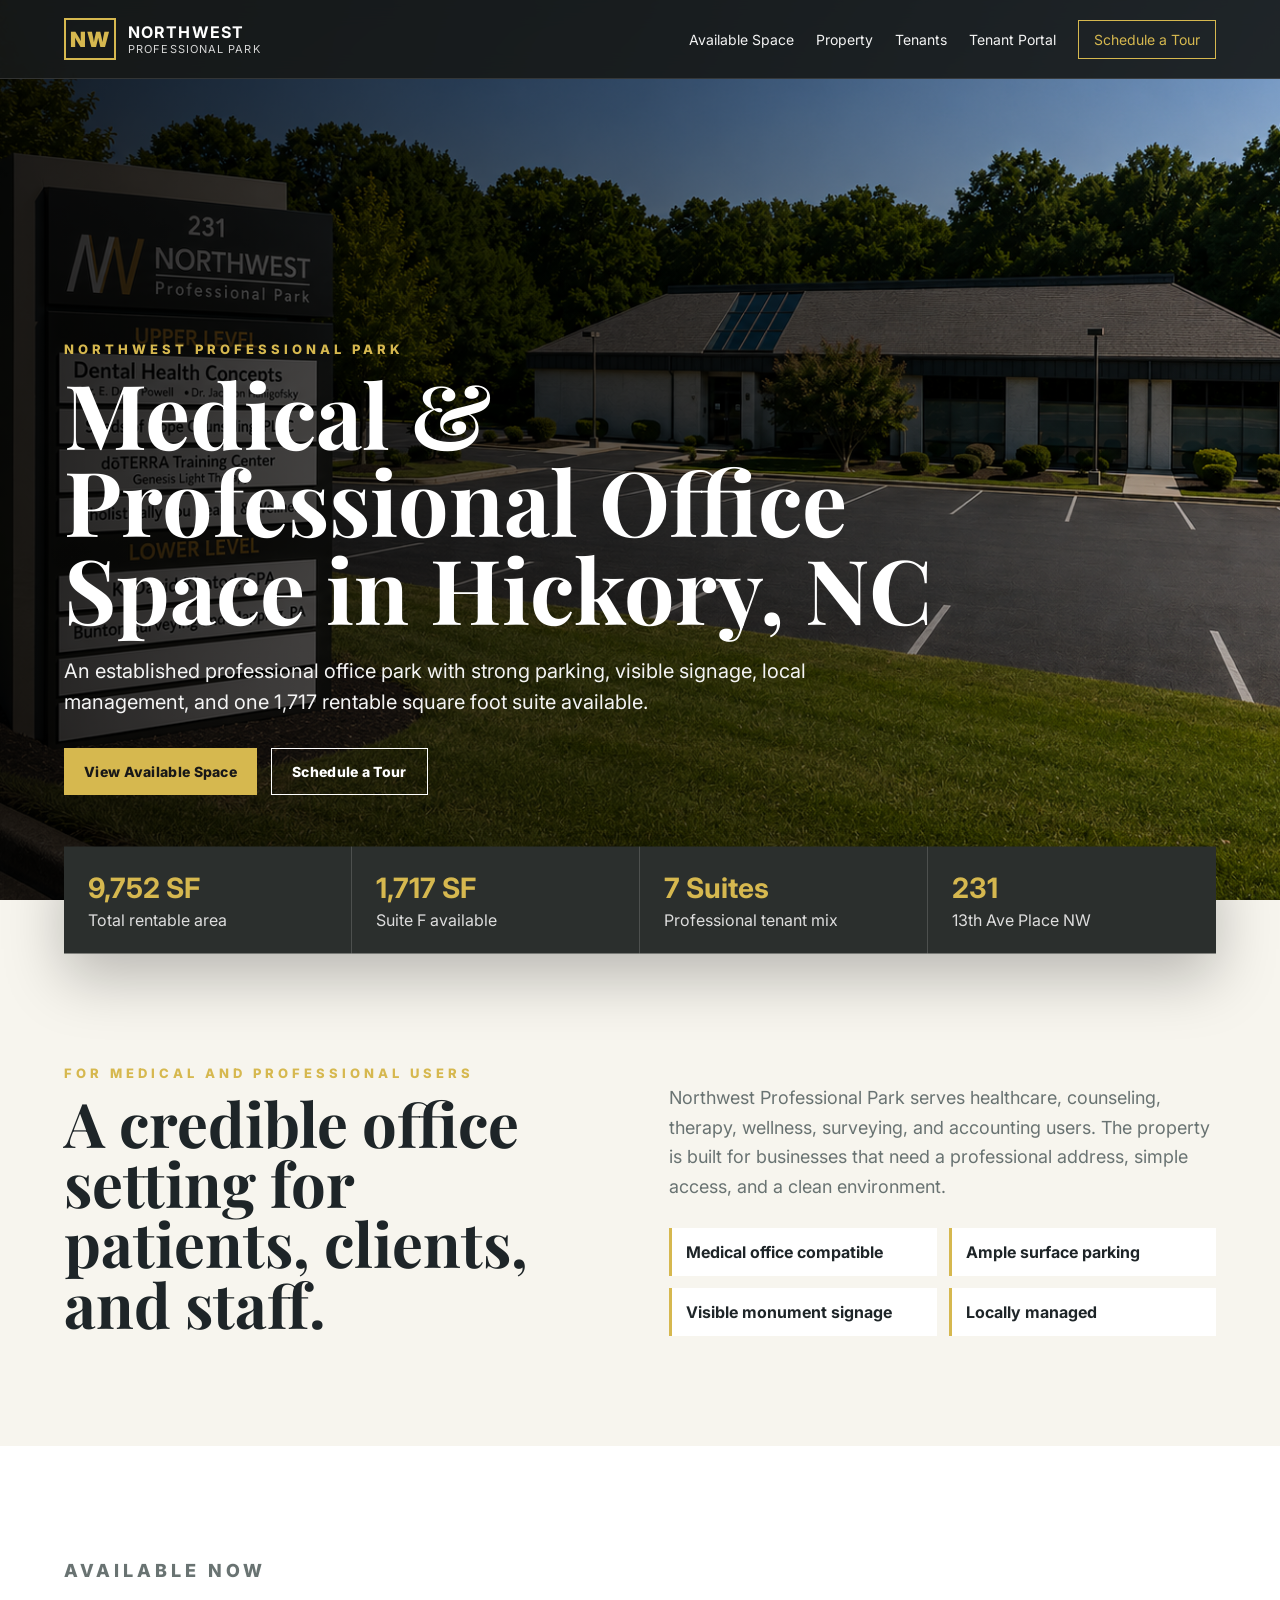
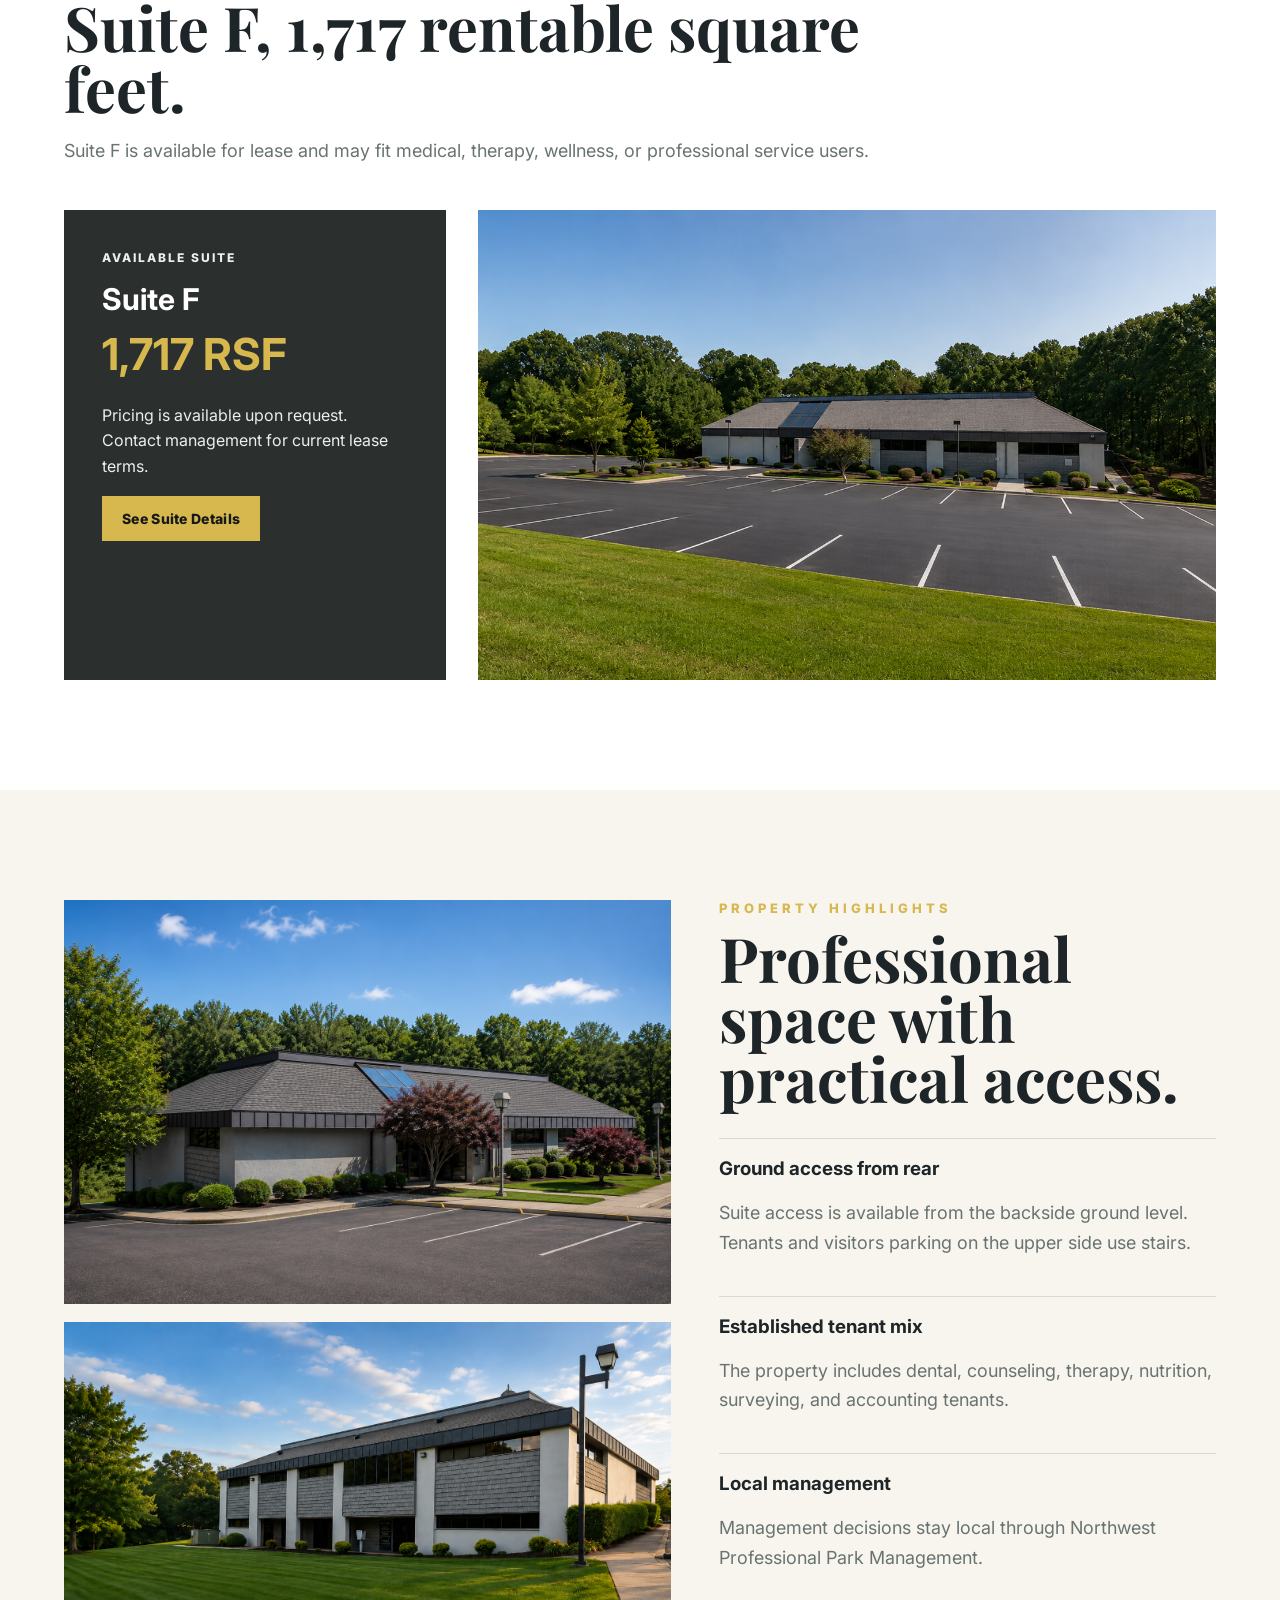
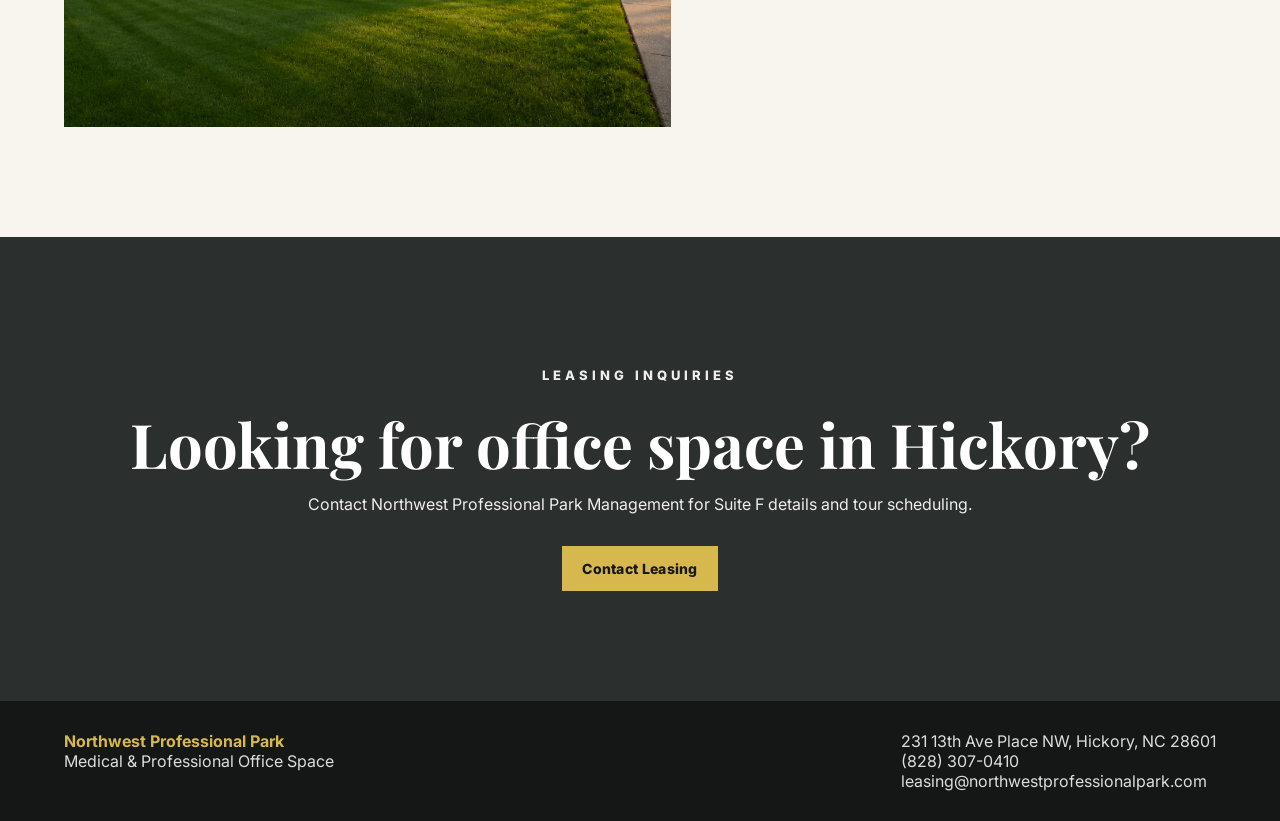
==== commit 2876bcf1: "Update index.html" ====
--- a/index.html
+++ b/index.html
@@ -15,10 +15,10 @@
   <link rel="stylesheet" href="css/styles.css" />
 </head>
 <body>
-
 <header class="site-header">
-<a class="brand logo-brand" href="index.html" aria-label="Northwest Professional Park home">
-  <img src="assets/images/nw-logo.png" alt="Northwest Professional Park" class="header-logo">
+<a class="brand" href="index.html" aria-label="Northwest Professional Park home">
+  <span class="brand-mark">NW</span>
+  <span class="brand-word"><strong>Northwest</strong><small>Professional Park</small></span>
 </a>
   <button class="menu-toggle" aria-label="Open menu">Menu</button>
   <nav class="site-nav">
--- a/css/styles.css
+++ b/css/styles.css
@@ -1,2 +1,22 @@
 
 :root{--black:#171918;--charcoal:#2b2f2d;--charcoal2:#3a3e3b;--gold:#d6b84f;--cream:#f7f5ee;--text:#1e2528;--muted:#697372;--line:#ddd8c8;--white:#fff}*{box-sizing:border-box}html{scroll-behavior:smooth}body{margin:0;font-family:Inter,Arial,sans-serif;color:var(--text);background:#fff}a{color:inherit}.site-header{position:fixed;top:0;left:0;right:0;z-index:50;display:flex;align-items:center;justify-content:space-between;gap:28px;padding:18px 5vw;background:rgba(23,25,24,.9);backdrop-filter:blur(12px);border-bottom:1px solid rgba(255,255,255,.12);color:#fff}.brand{display:flex;align-items:center;gap:12px;text-decoration:none;text-transform:uppercase;letter-spacing:1.1px}.brand-mark{width:52px;height:42px;border:2px solid var(--gold);color:var(--gold);display:grid;place-items:center;font-weight:900;font-size:21px}.brand-word strong{display:block;font-size:16px}.brand-word small{display:block;font-size:11px;color:#d6d6d6}.site-nav{display:flex;align-items:center;gap:22px;font-size:14px}.site-nav a{text-decoration:none;color:#f3f3f3}.nav-cta{border:1px solid var(--gold);color:var(--gold)!important;padding:10px 15px}.menu-toggle{display:none;background:transparent;color:#fff;border:1px solid rgba(255,255,255,.45);padding:9px 13px}.hero{position:relative;min-height:100vh;color:#fff;display:flex;align-items:flex-end;padding:150px 5vw 105px}.hero-home{background:url('../assets/images/hero-sign.png') center/cover no-repeat}.hero-overlay{position:absolute;inset:0;background:linear-gradient(90deg,rgba(0,0,0,.84),rgba(0,0,0,.54),rgba(0,0,0,.13))}.hero-content,.page-hero-content{position:relative;max-width:940px}.eyebrow{margin:0 0 12px;color:var(--gold);text-transform:uppercase;letter-spacing:4px;font-size:13px;font-weight:800}h1,h2{font-family:'Playfair Display',Georgia,serif;line-height:.98;margin:0;font-weight:700}h1{font-size:clamp(48px,7vw,92px)}h2{font-size:clamp(36px,4.8vw,64px)}.hero-copy,.page-hero p{font-size:20px;line-height:1.55;color:#f4f4f4;max-width:760px;margin:24px 0 30px}.actions{display:flex;gap:14px;flex-wrap:wrap}.button{display:inline-flex;align-items:center;justify-content:center;text-decoration:none;font-weight:800;font-size:14px;letter-spacing:.3px;padding:14px 20px;border:0;cursor:pointer}.primary{background:var(--gold);color:#181818}.secondary{border:1px solid #fff;color:#fff;background:transparent}.stats-strip{position:absolute;left:5vw;right:5vw;bottom:0;transform:translateY(50%);display:grid;grid-template-columns:repeat(4,1fr);background:var(--charcoal);color:#fff;box-shadow:0 24px 60px rgba(0,0,0,.25)}.stats-strip div{padding:24px;border-right:1px solid rgba(255,255,255,.16)}.stats-strip div:last-child{border-right:0}.stats-strip strong{display:block;font-size:28px;color:var(--gold)}.stats-strip span{display:block;color:#ddd;margin-top:5px}.section{padding:110px 5vw}.split{display:grid;grid-template-columns:1fr 1fr;gap:58px;align-items:start}.intro-section{padding-top:165px;background:var(--cream)}.prose p,.section-heading p,.feature-list p,.lead,.future-grid p,.contact-grid p{font-size:18px;line-height:1.65;color:var(--muted)}.pill-grid{display:grid;grid-template-columns:1fr 1fr;gap:12px;margin-top:26px}.pill-grid span{padding:14px;background:#fff;border-left:3px solid var(--gold);font-weight:700}.section-heading{max-width:900px;margin-bottom:44px}.lease-card-row{display:grid;grid-template-columns:.75fr 1.45fr;gap:32px;align-items:stretch}.lease-card-row img,.image-stack img,.gallery-wide img{width:100%;height:100%;object-fit:cover;display:block}.lease-card-row img{min-height:470px}.dark-card{background:var(--charcoal);color:#fff;padding:38px}.label{text-transform:uppercase;color:var(--gold);font-weight:800;letter-spacing:2px;font-size:12px;margin:0 0 14px}.dark-card h3{font-size:30px;margin:0 0 8px}.dark-card strong{display:block;color:var(--gold);font-size:44px;margin:10px 0 22px}.dark-card p{color:#eee;line-height:1.6}.gray-section{background:var(--cream)}.image-copy-grid{display:grid;grid-template-columns:1.1fr .9fr;gap:48px}.image-stack{display:grid;gap:18px}.image-stack img{min-height:310px}.feature-list{display:grid;gap:20px;margin-top:30px}.feature-list div{border-top:1px solid var(--line);padding-top:18px}.feature-list h3{margin:0 0 7px}.cta-band{text-align:center;background:var(--charcoal);color:#fff}.cta-band p{max-width:720px;margin:18px auto 28px;color:#eee;line-height:1.6}.page-hero{position:relative;min-height:62vh;background:center/cover no-repeat;color:#fff;display:flex;align-items:flex-end;padding:145px 5vw 75px}.compact-hero .hero-overlay{background:linear-gradient(90deg,rgba(0,0,0,.78),rgba(0,0,0,.45),rgba(0,0,0,.16))}.suite-detail-grid,.contact-grid,.future-grid{display:grid;grid-template-columns:1.15fr .85fr;gap:48px;align-items:start}.detail-list{display:grid;grid-template-columns:1fr 1fr;gap:14px;margin-top:30px}.detail-list div{border:1px solid #ddd;padding:18px}.detail-list span{display:block;color:var(--muted);font-size:13px;text-transform:uppercase;letter-spacing:1px;font-weight:800}.detail-list strong{display:block;margin-top:8px;font-size:18px}.small-note{font-size:13px!important;color:var(--muted)!important;line-height:1.5!important}.sticky-card{position:sticky;top:110px}.sticky-card .button{display:flex;margin-top:12px}.use-grid{display:grid;grid-template-columns:repeat(4,1fr);gap:18px}.use-grid article{background:#fff;border:1px solid #ddd;padding:24px}.use-grid h3{margin:0 0 8px}.use-grid p{color:var(--muted);line-height:1.55}.gallery-wide{display:grid;grid-template-columns:1fr 1fr;gap:20px}.gallery-wide img{min-height:380px}.tenant-grid{display:grid;grid-template-columns:repeat(4,1fr);gap:18px}.tenant-grid article{border:1px solid #ddd;padding:22px;min-height:172px}.tenant-grid span{color:var(--gold);font-size:12px;letter-spacing:1.5px;text-transform:uppercase;font-weight:900}.tenant-grid h3{font-size:20px;margin:18px 0 6px}.tenant-grid p{color:var(--muted);margin:0 0 18px}.tenant-grid strong{font-size:18px}.available-tenant{background:#f8f0d5;border:2px solid var(--gold)!important}.portal-list ul{line-height:1.9;padding-left:20px}.contact-card{background:var(--charcoal);color:#fff;padding:34px;margin-top:26px}.contact-card h3{margin:0 0 18px}.contact-card a{display:block;color:#fff;text-decoration:none;margin:12px 0}.contact-card p{color:#eee;margin-top:18px}.contact-form{background:var(--cream);color:var(--text);padding:34px;display:grid;gap:14px}.contact-form label{display:grid;gap:7px;font-weight:800;font-size:13px;text-transform:uppercase;letter-spacing:.8px}.contact-form input,.contact-form textarea{width:100%;border:1px solid #d6d6d6;padding:13px;font:inherit}.contact-form textarea{min-height:120px}.site-footer{display:flex;justify-content:space-between;gap:20px;flex-wrap:wrap;background:#151716;color:#ddd;padding:30px 5vw}.site-footer strong,.site-footer span,.site-footer a{display:block;text-decoration:none}.site-footer strong{color:var(--gold)}@media(max-width:940px){.site-header{position:static;align-items:flex-start;flex-direction:column}.menu-toggle{display:block}.site-nav{display:flex;flex-wrap:wrap;gap:12px}.hero{min-height:auto;padding:80px 24px}.stats-strip{position:relative;left:auto;right:auto;bottom:auto;transform:none;margin:0;grid-template-columns:1fr}.stats-strip div{border-right:0;border-bottom:1px solid rgba(255,255,255,.14)}.intro-section{padding-top:80px}.split,.lease-card-row,.image-copy-grid,.suite-detail-grid,.contact-grid,.future-grid{grid-template-columns:1fr}.tenant-grid,.use-grid{grid-template-columns:repeat(2,1fr)}.gallery-wide{grid-template-columns:1fr}.sticky-card{position:static}}@media(max-width:580px){.section{padding:64px 24px}.page-hero{padding:80px 24px 55px}.tenant-grid,.use-grid,.pill-grid,.detail-list{grid-template-columns:1fr}h1{font-size:43px}.lease-card-row img{min-height:300px}}
+.logo-brand {
+  display: flex;
+  align-items: center;
+  text-decoration: none;
+}
+
+.header-logo {
+  height: 70px;
+  width: auto;
+  max-width: 280px;
+  display: block;
+  object-fit: contain;
+}
+
+@media(max-width:700px) {
+  .header-logo {
+    height: 48px;
+    max-width: 220px;
+  }
+}
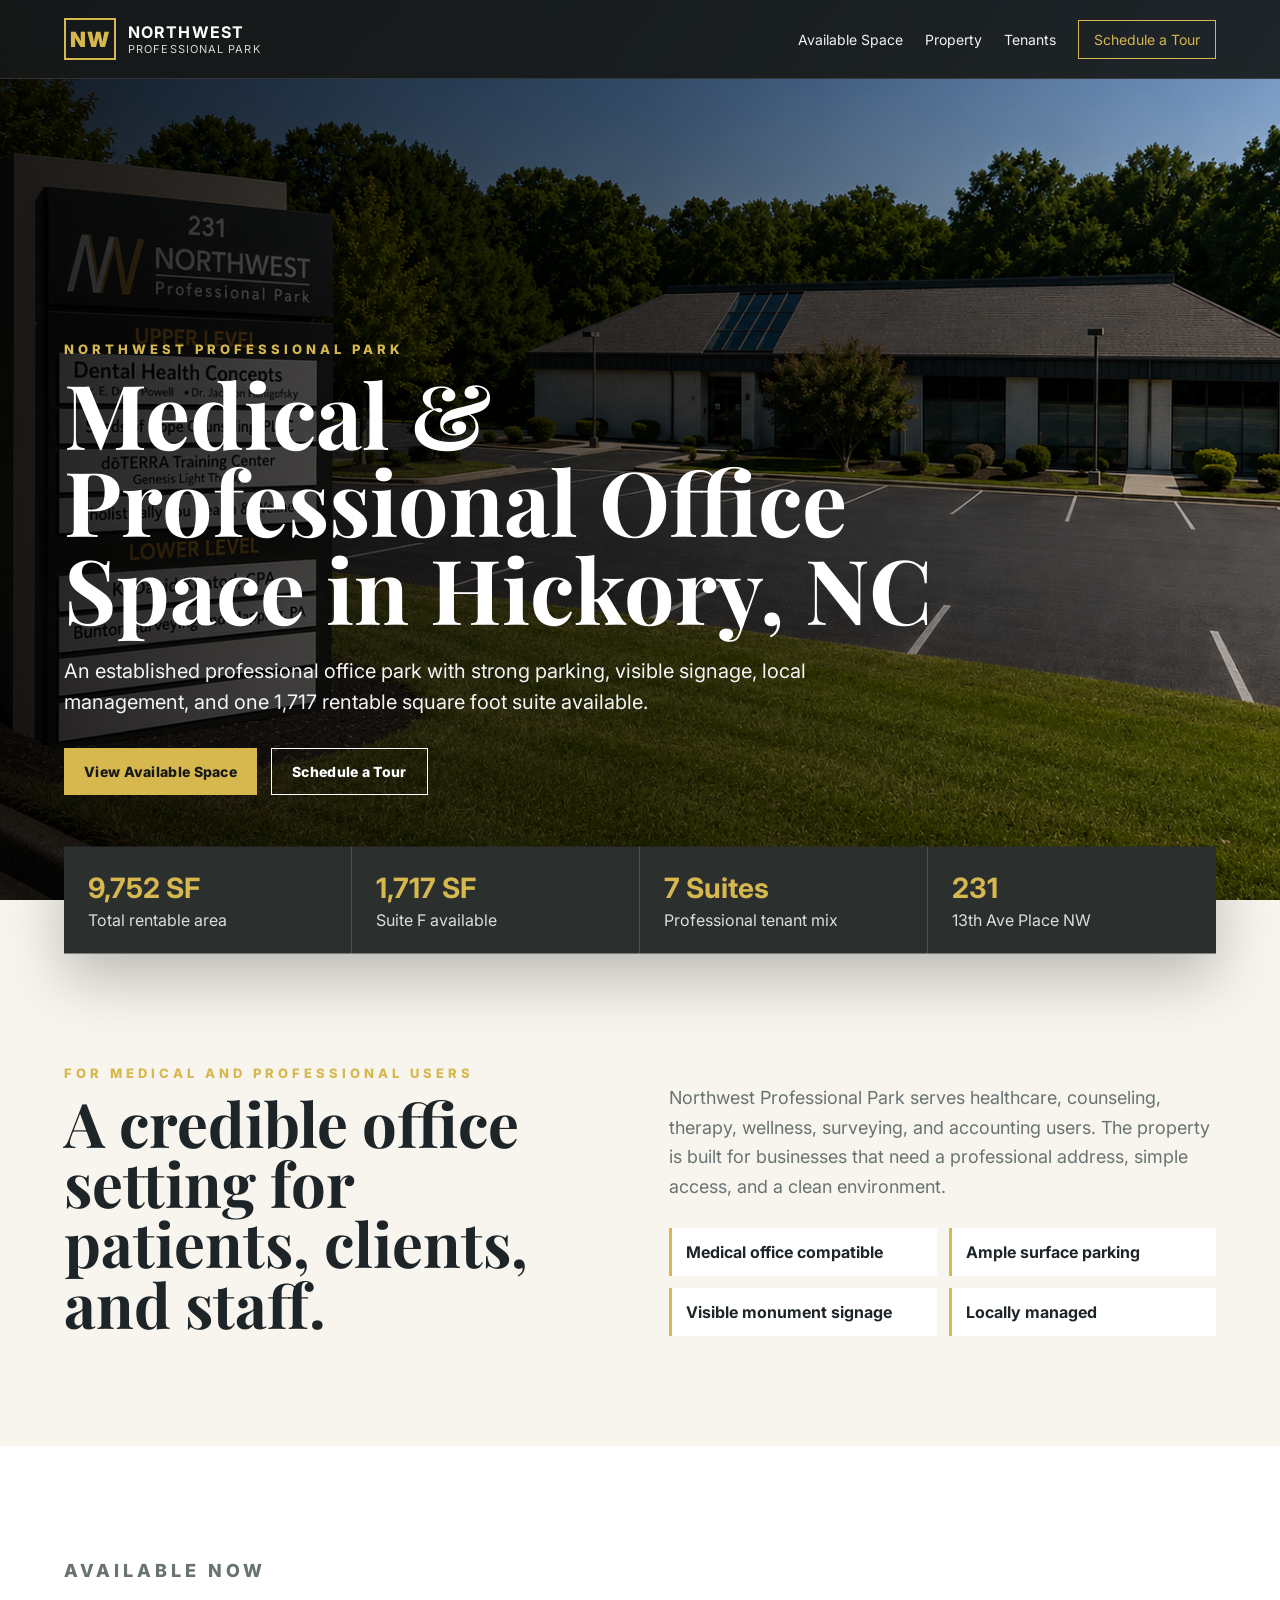
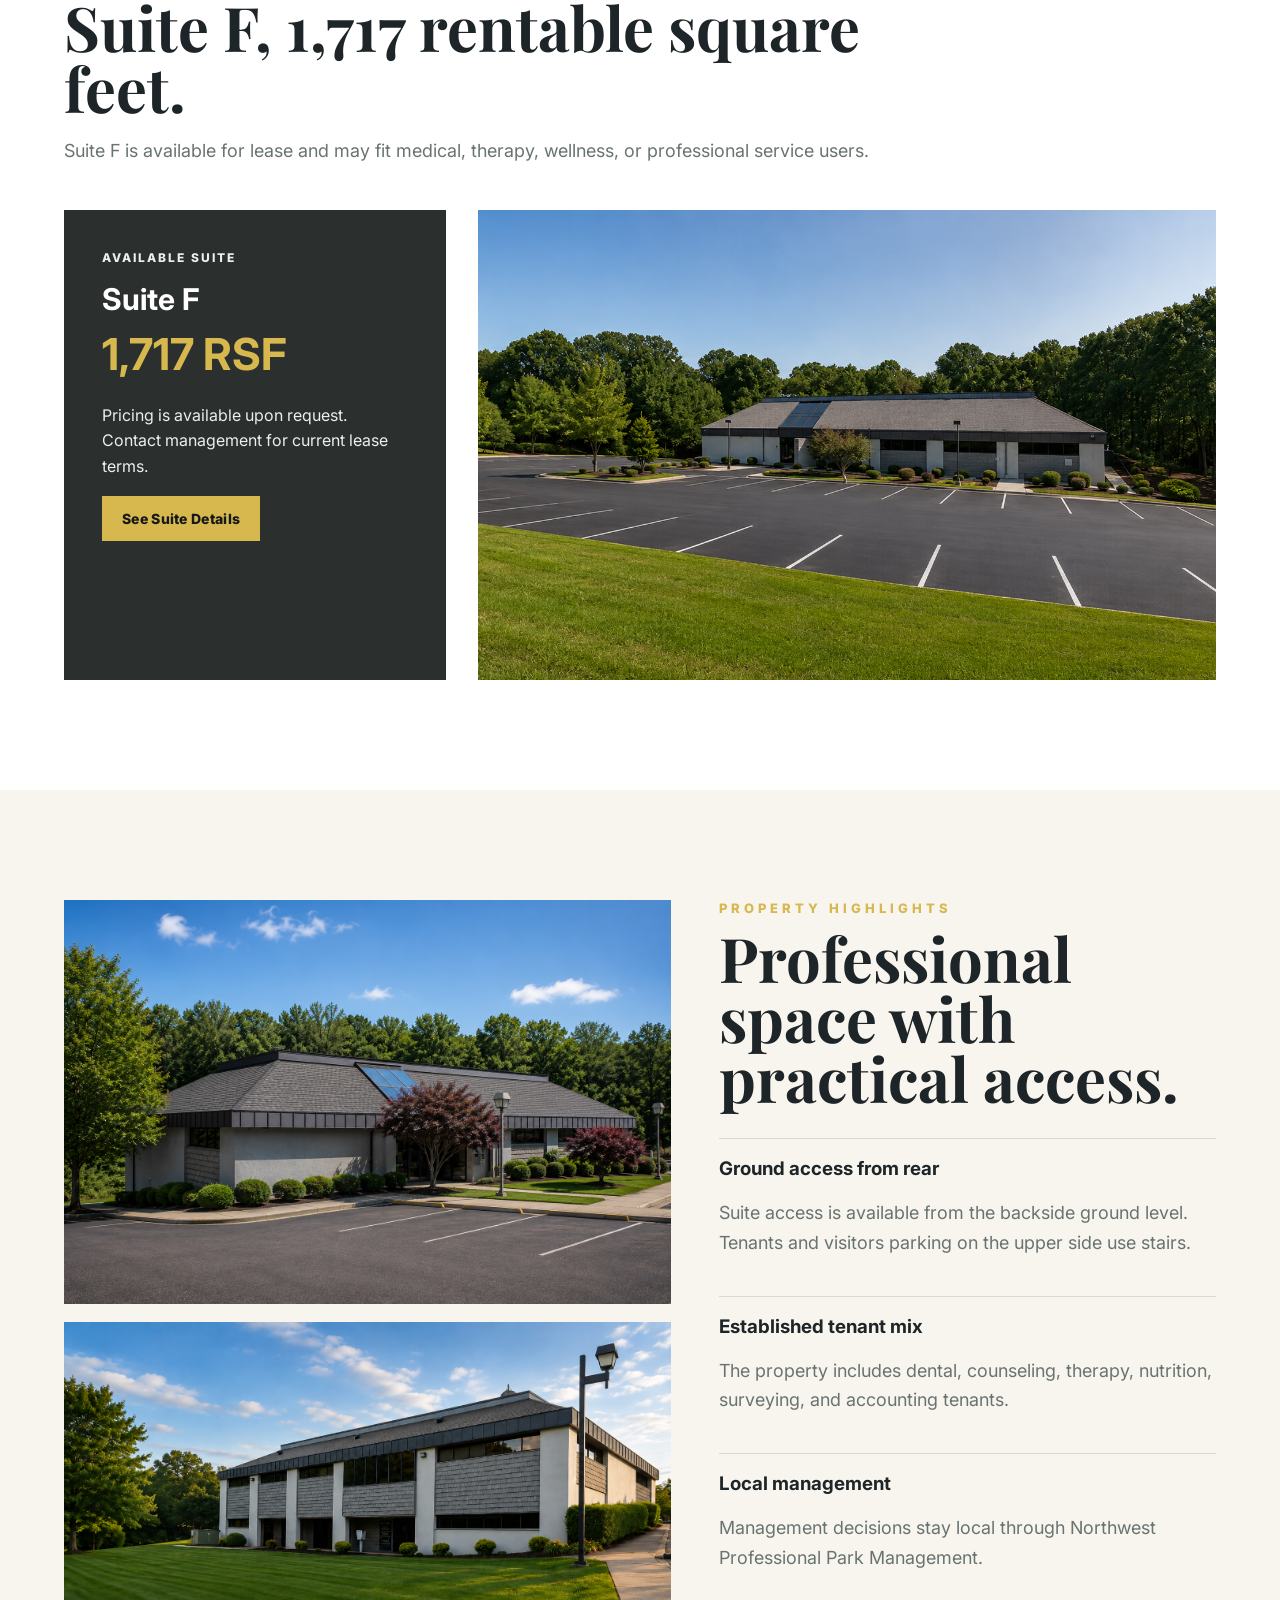
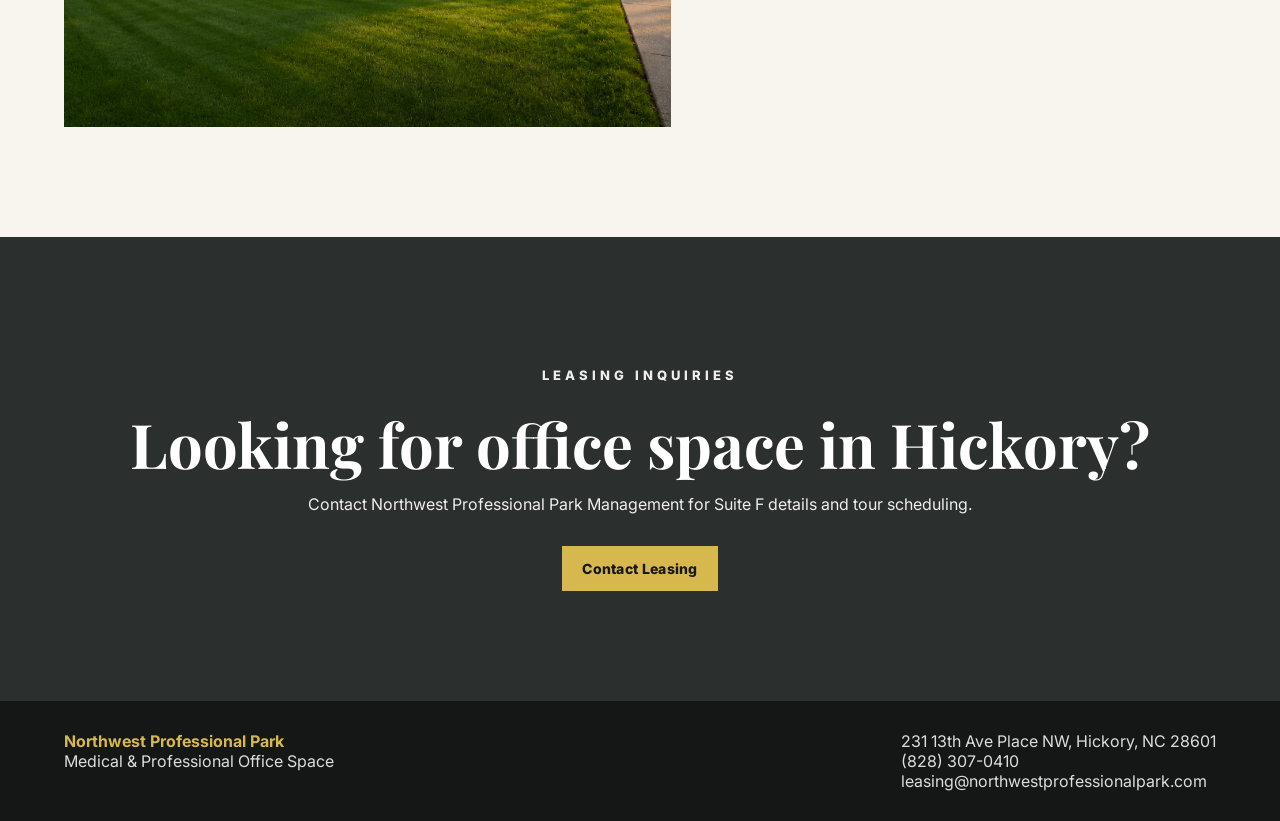
==== commit c9016774: "Update index.html" ====
--- a/index.html
+++ b/index.html
@@ -25,7 +25,7 @@
     <a href="available-space.html">Available Space</a>
     <a href="property.html">Property</a>
     <a href="tenants.html">Tenants</a>
-    <a href="portal.html">Tenant Portal</a>
+
     <a href="contact.html" class="nav-cta">Schedule a Tour</a>
   </nav>
 </header>
